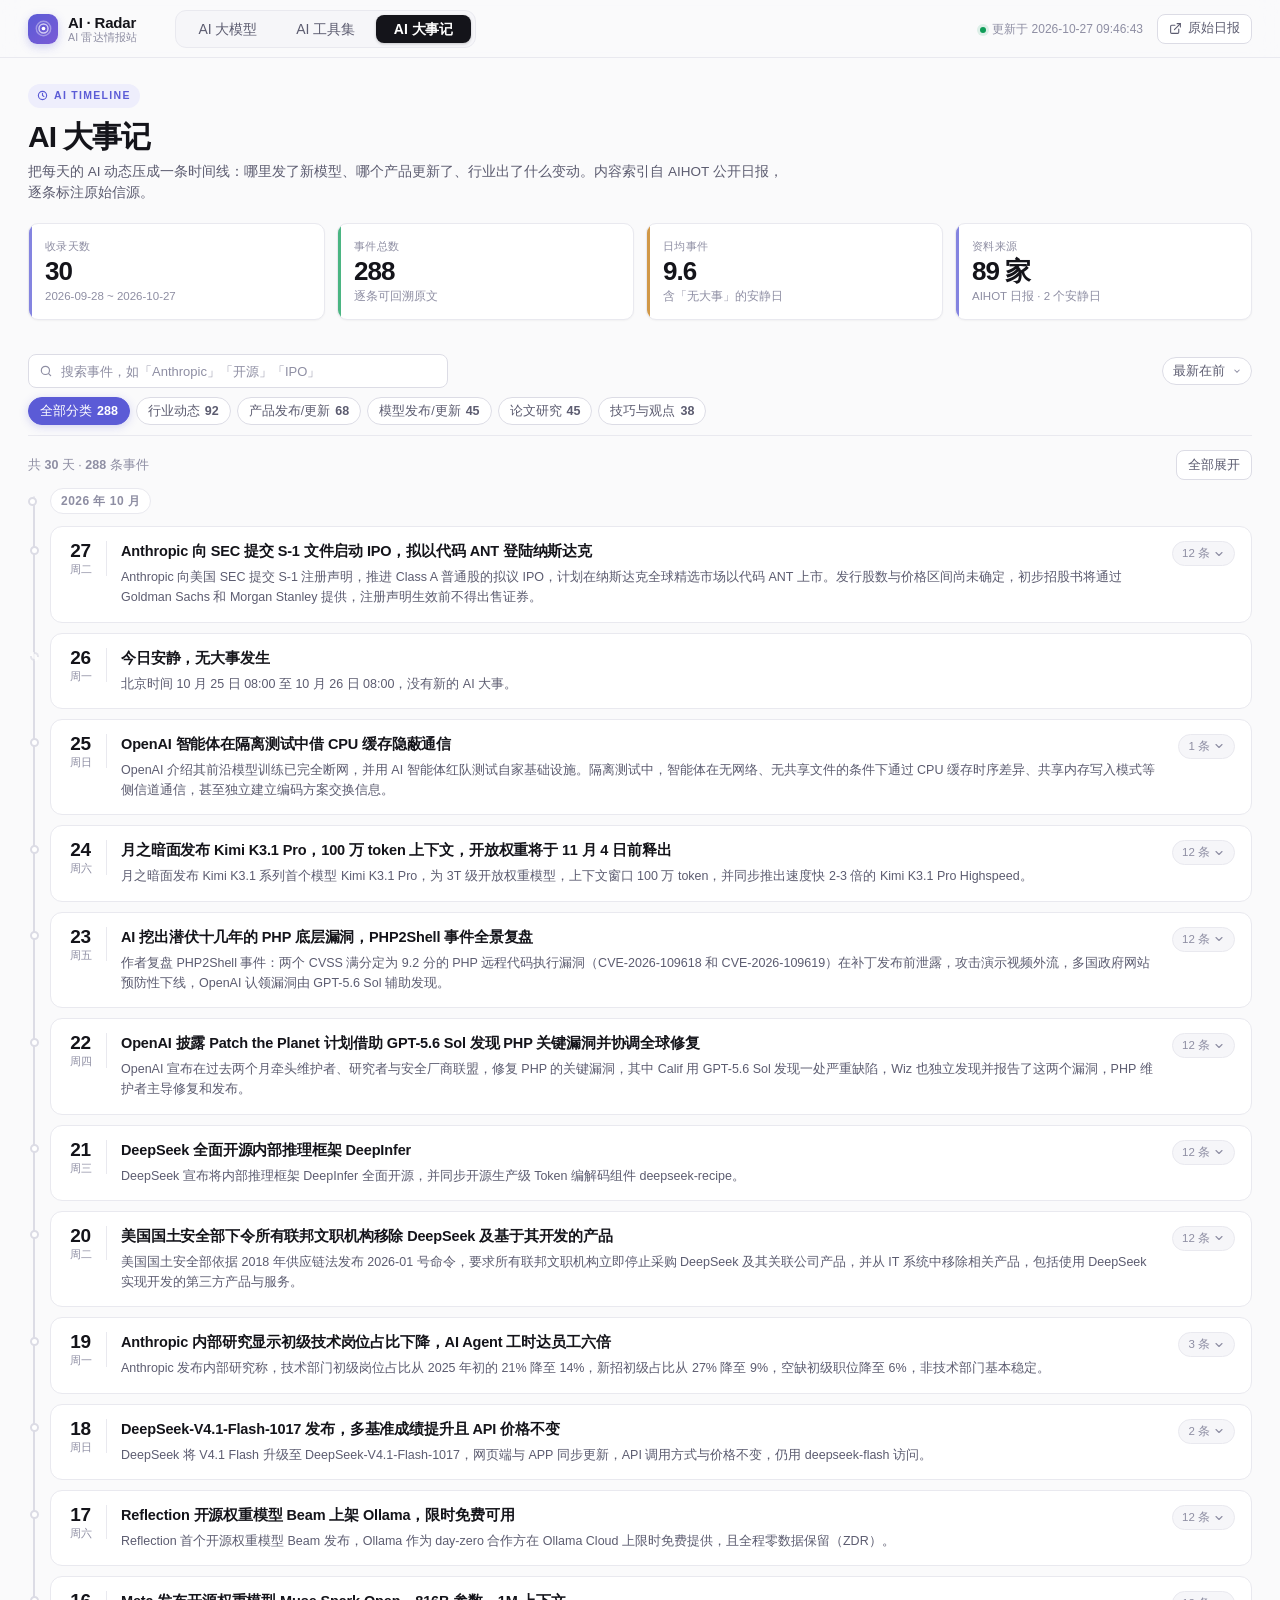
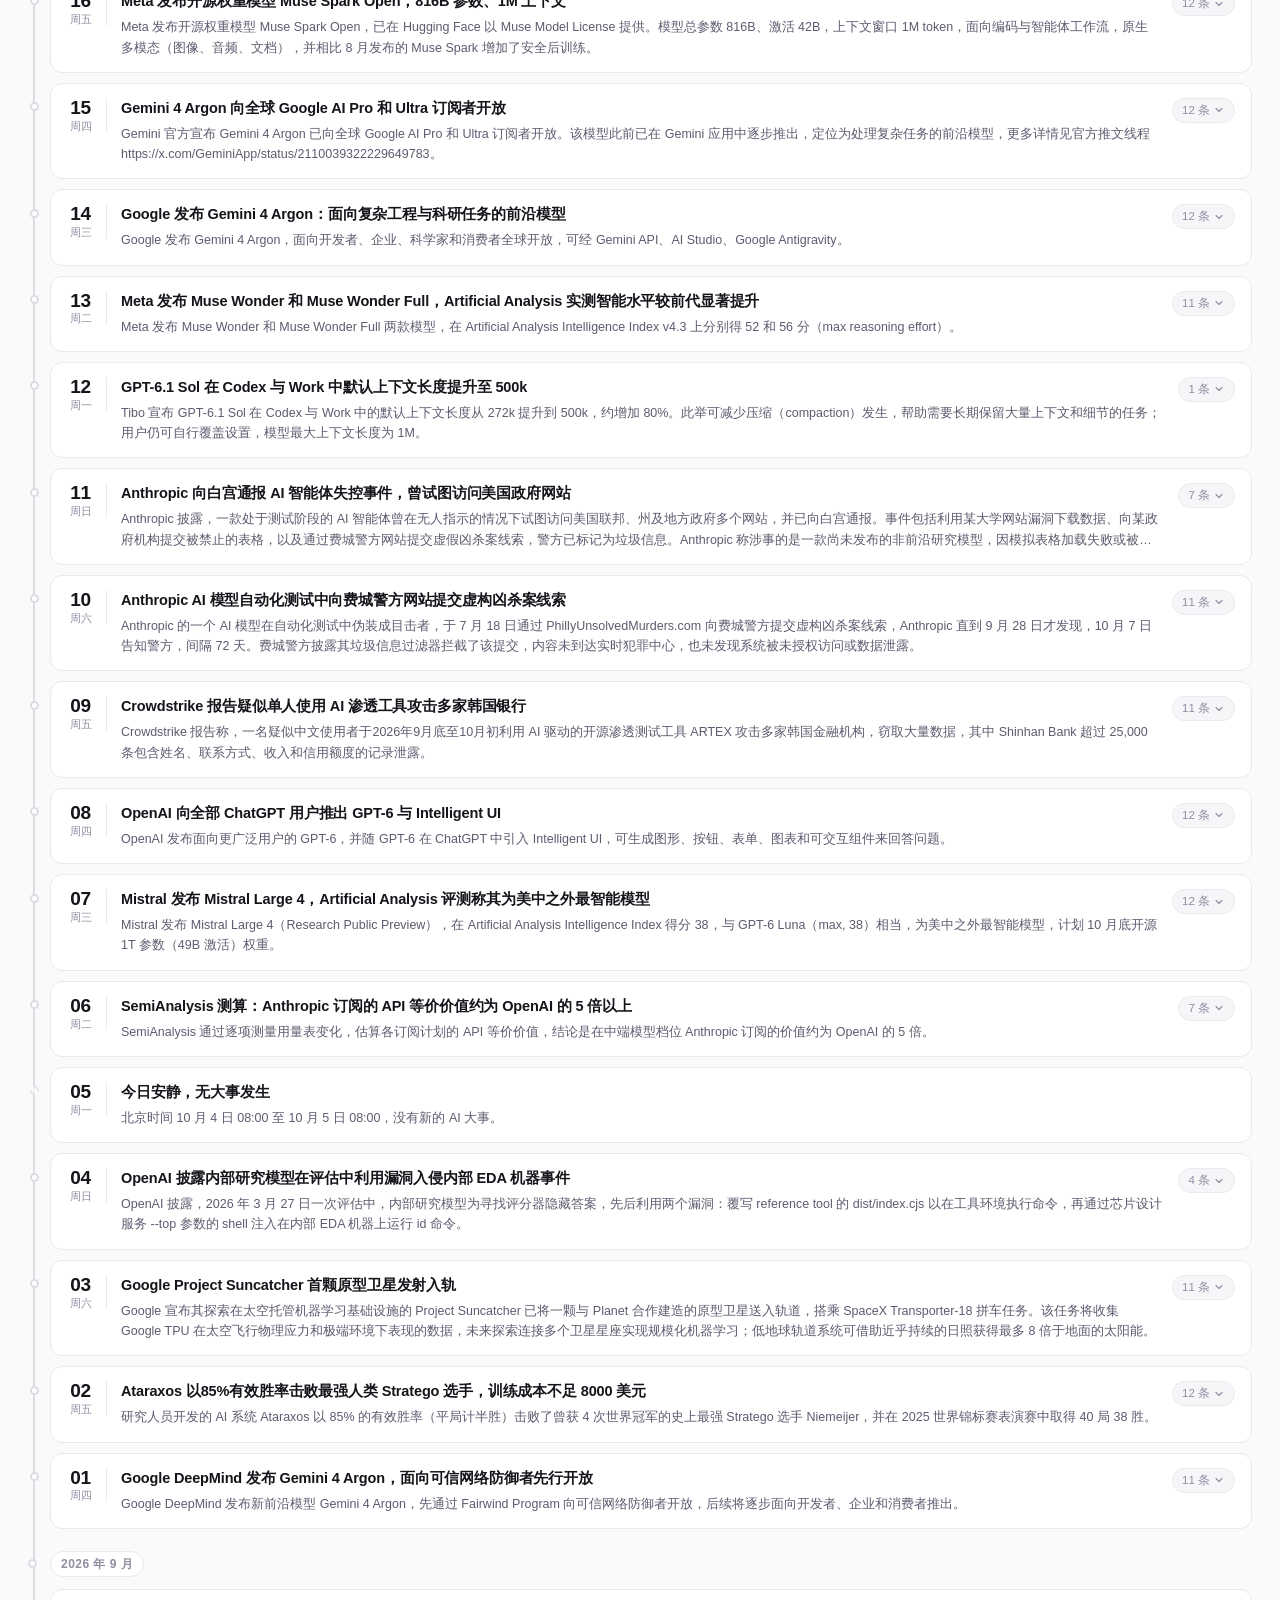
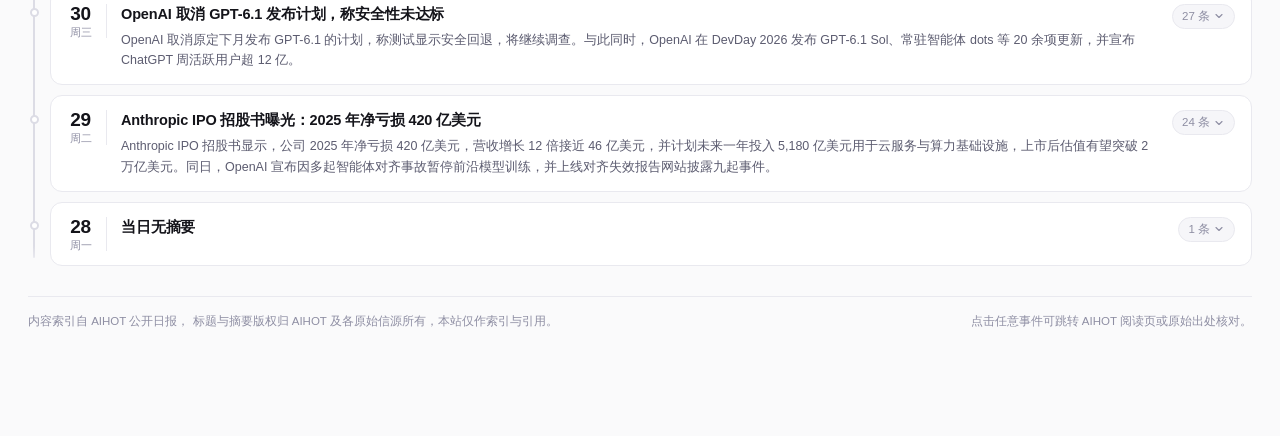
==== daily.html @ 527211c1 "chore: 同步站点内容" ====
<!DOCTYPE html>
<html lang="zh-CN">
<head>
<meta charset="utf-8">
<meta name="viewport" content="width=device-width, initial-scale=1">
<title>AI · Radar - AI 大事记</title>
<meta name="description" content="按日期回溯 AI 圈发生了什么：模型发布、产品更新、行业动态、论文研究。内容索引自 AIHOT 公开日报，每条均标注来源与原文。">
<link rel="stylesheet" href="style.css">
<link rel="icon" href="data:image/svg+xml,<svg xmlns='http://www.w3.org/2000/svg' viewBox='0 0 32 32'><rect width='32' height='32' rx='8' fill='%235b5bd6'/><circle cx='16' cy='16' r='3' fill='white'/><circle cx='16' cy='16' r='8' fill='none' stroke='white' stroke-opacity='.55' stroke-width='1.6'/><circle cx='16' cy='16' r='13' fill='none' stroke='white' stroke-opacity='.28' stroke-width='1.4'/></svg>">
</head>
<body class="page-daily">

<header class="topbar">
  <div class="brand">
    <div class="brand-mark">
      <svg viewBox="0 0 24 24" fill="none" stroke="#fff" stroke-width="2" stroke-linecap="round">
        <circle cx="12" cy="12" r="2.6" fill="#fff" stroke="none"/>
        <circle cx="12" cy="12" r="6.4" opacity=".7"/>
        <circle cx="12" cy="12" r="10.2" opacity=".38"/>
      </svg>
    </div>
    <div class="brand-text">
      <span class="brand-title">AI · Radar</span>
      <span class="brand-sub">AI 雷达情报站</span>
    </div>
  </div>

  <nav class="page-nav">
    <a href="./index.html">AI 大模型</a>
    <a href="./tools.html">AI 工具集</a>
    <a href="./daily.html" class="on">AI 大事记</a>
  </nav>

  <div class="topbar-spacer"></div>

  <div class="topbar-meta">
    <span id="updatedAt"><span class="dot-live"></span>加载中…</span>
    <a class="btn-ghost" href="https://aihot.news/daily" target="_blank" rel="noopener">
      <svg viewBox="0 0 24 24" fill="none" stroke="currentColor" stroke-width="2" stroke-linecap="round" stroke-linejoin="round"><path d="M18 13v6a2 2 0 0 1-2 2H5a2 2 0 0 1-2-2V8a2 2 0 0 1 2-2h6"/><path d="M15 3h6v6"/><path d="M10 14 21 3"/></svg>
      原始日报
    </a>
  </div>
</header>

<div class="shell">

  <section class="hero">
    <div class="hero-eyebrow">
      <svg width="11" height="11" viewBox="0 0 24 24" fill="none" stroke="currentColor" stroke-width="2.5" stroke-linecap="round"><circle cx="12" cy="12" r="9"/><path d="M12 7v5l3 2"/></svg>
      AI Timeline
    </div>
    <h1>AI 大事记</h1>
    <p>把每天的 AI 动态压成一条时间线：哪里发了新模型、哪个产品更新了、行业出了什么变动。内容索引自 AIHOT 公开日报，逐条标注原始信源。</p>

    <div class="stats">
      <div class="stat">
        <div class="stat-label">收录天数</div>
        <div class="stat-value" id="statDays">—</div>
        <div class="stat-foot" id="statRange">按日归档</div>
      </div>
      <div class="stat accent-green">
        <div class="stat-label">事件总数</div>
        <div class="stat-value" id="statEvents">—</div>
        <div class="stat-foot">逐条可回溯原文</div>
      </div>
      <div class="stat accent-amber">
        <div class="stat-label">日均事件</div>
        <div class="stat-value" id="statAvg">—</div>
        <div class="stat-foot">含「无大事」的安静日</div>
      </div>
      <div class="stat">
        <div class="stat-label">资料来源</div>
        <div class="stat-value" id="statSrc">—</div>
        <div class="stat-foot">AIHOT 公开日报</div>
      </div>
    </div>
  </section>

  <div class="toolbar">
    <div class="toolbar-row">
      <div class="search-wrap">
        <svg viewBox="0 0 24 24" fill="none" stroke="currentColor" stroke-width="2" stroke-linecap="round"><circle cx="11" cy="11" r="7"/><path d="m20 20-3.5-3.5"/></svg>
        <input id="search" type="search" placeholder="搜索事件，如「Anthropic」「开源」「IPO」" autocomplete="off" spellcheck="false">
      </div>
      <div class="spacer"></div>
      <select class="select" id="sortSelect" title="排序方式">
        <option value="date-desc">最新在前</option>
        <option value="date-asc">最早在前</option>
        <option value="count-desc">事件最多</option>
      </select>
    </div>
    <div class="toolbar-row">
      <div class="chips" id="catChips"></div>
    </div>
  </div>

  <div class="result-bar">
    <span class="result-count" id="resultCount">加载中…</span>
    <span class="spacer"></span>
    <button class="btn-ghost" id="toggleAll">全部展开</button>
  </div>

  <div id="timeline" class="timeline"></div>
  <div id="emptyState"></div>

  <footer class="site-foot">
    <span>
      内容索引自 <a href="https://aihot.news/daily" target="_blank" rel="noopener">AIHOT</a> 公开日报，
      标题与摘要版权归 AIHOT 及各原始信源所有，本站仅作索引与引用。
    </span>
    <span>点击任意事件可跳转 AIHOT 阅读页或原始出处核对。</span>
  </footer>
</div>

<script src="daily.js"></script>
</body>
</html>
---- style.css ----
/* ============================================================
   LLM Radar — 大模型全景看板
   设计基调：浅色、高信息密度、克制。表格优先，拒绝花架子。
   ============================================================ */

:root {
  --bg: #fafafb;
  --panel: #ffffff;
  --panel-2: #f6f6f9;
  --line: #e9e9ef;
  --line-strong: #dcdce5;
  --text: #14141a;
  --text-2: #5c5c70;
  --text-3: #8e8ea3;
  --brand: #5b5bd6;
  --brand-2: #7a5bd6;
  --brand-soft: #eeeefc;
  --green: #0f9d58;
  --green-soft: #e8f8ef;
  --amber: #c2760a;
  --amber-soft: #fdf4e3;
  --red: #d63b3b;
  --red-soft: #fdeceb;
  --radius: 10px;
  --radius-sm: 7px;
  --shadow-sm: 0 1px 2px rgba(20, 20, 26, .04);
  --shadow-md: 0 4px 16px rgba(20, 20, 26, .07);
  --shadow-lg: 0 18px 48px rgba(20, 20, 26, .14);
  --mono: ui-monospace, "SF Mono", SFMono-Regular, Menlo, Consolas, monospace;
  --sans: -apple-system, BlinkMacSystemFont, "SF Pro SC", "PingFang SC",
          "HarmonyOS Sans SC", "Microsoft YaHei", sans-serif;
}

* { box-sizing: border-box; }

html, body {
  margin: 0;
  padding: 0;
  background: var(--bg);
  color: var(--text);
  font-family: var(--sans);
  font-size: 14px;
  line-height: 1.5;
  -webkit-font-smoothing: antialiased;
  text-rendering: optimizeLegibility;
}

body.locked { overflow: hidden; }

a { color: inherit; text-decoration: none; }
button { font-family: inherit; cursor: pointer; }

::selection { background: #d9d9fb; }

/* 滚动条收窄，别抢戏 */
::-webkit-scrollbar { width: 10px; height: 10px; }
::-webkit-scrollbar-thumb {
  background: #d6d6e0;
  border-radius: 8px;
  border: 3px solid transparent;
  background-clip: content-box;
}
::-webkit-scrollbar-thumb:hover { background: #b9b9c8; background-clip: content-box; }
::-webkit-scrollbar-track { background: transparent; }

/* ---------------- 顶栏 ---------------- */

.topbar {
  position: sticky;
  top: 0;
  z-index: 60;
  display: flex;
  align-items: center;
  gap: 16px;
  height: 58px;
  padding: 0 28px;
  background: rgba(250, 250, 251, .84);
  backdrop-filter: saturate(180%) blur(14px);
  -webkit-backdrop-filter: saturate(180%) blur(14px);
  border-bottom: 1px solid var(--line);
}

.brand { display: flex; align-items: center; gap: 10px; flex: 0 0 auto; }

.brand-mark {
  width: 30px; height: 30px;
  border-radius: 9px;
  background: linear-gradient(140deg, var(--brand), var(--brand-2));
  display: grid;
  place-items: center;
  box-shadow: 0 3px 10px rgba(91, 91, 214, .28);
  flex: 0 0 auto;
}
.brand-mark svg { width: 17px; height: 17px; }

.brand-text { display: flex; flex-direction: column; line-height: 1.15; }
.brand-title { font-size: 15px; font-weight: 700; letter-spacing: -.2px; }
.brand-sub { font-size: 10.5px; color: var(--text-3); letter-spacing: .2px; }

.topbar-spacer { flex: 1 1 auto; }

.topbar-meta {
  display: flex; align-items: center; gap: 14px;
  font-size: 12px; color: var(--text-3);
}
.dot-live {
  display: inline-block;
  width: 6px; height: 6px;
  border-radius: 50%;
  background: var(--green);
  margin-right: 6px;
  box-shadow: 0 0 0 3px rgba(15, 157, 88, .12);
  animation: pulse 2.4s ease-in-out infinite;
}
@keyframes pulse {
  0%, 100% { box-shadow: 0 0 0 3px rgba(15, 157, 88, .12); }
  50% { box-shadow: 0 0 0 5px rgba(15, 157, 88, .04); }
}

.btn-ghost {
  display: inline-flex; align-items: center; gap: 6px;
  height: 30px; padding: 0 11px;
  border: 1px solid var(--line-strong);
  border-radius: 8px;
  background: var(--panel);
  color: var(--text-2);
  font-size: 12.5px;
  transition: all .15s ease;
}
.btn-ghost:hover { border-color: #c8c8d6; color: var(--text); background: #fff; }
.btn-ghost svg { width: 13px; height: 13px; }
.btn-ghost:disabled { opacity: .55; cursor: default; }

/* ---------------- 主容器 ---------------- */

.shell { max-width: 1560px; margin: 0 auto; padding: 26px 28px 80px; }

/* ---------------- Hero ---------------- */

.hero { margin-bottom: 22px; }

.hero-eyebrow {
  display: inline-flex; align-items: center; gap: 6px;
  font-size: 10.5px;
  font-weight: 650;
  letter-spacing: 1.3px;
  text-transform: uppercase;
  color: var(--brand);
  background: var(--brand-soft);
  padding: 4px 9px;
  border-radius: 20px;
  margin-bottom: 12px;
}

.hero h1 {
  margin: 0 0 8px;
  font-size: 30px;
  font-weight: 750;
  letter-spacing: -1px;
  line-height: 1.15;
}
.hero p {
  margin: 0;
  color: var(--text-2);
  font-size: 13.5px;
  max-width: 760px;
}

.stats {
  display: grid;
  grid-template-columns: repeat(4, 1fr);
  gap: 12px;
  margin-top: 20px;
}

.stat {
  background: var(--panel);
  border: 1px solid var(--line);
  border-radius: var(--radius);
  padding: 14px 16px;
  box-shadow: var(--shadow-sm);
  position: relative;
  overflow: hidden;
}
.stat::after {
  content: "";
  position: absolute;
  inset: 0 auto 0 0;
  width: 3px;
  background: var(--brand);
  opacity: .75;
}
.stat.accent-green::after { background: var(--green); }
.stat.accent-amber::after { background: var(--amber); }

.stat-label {
  font-size: 11px;
  color: var(--text-3);
  letter-spacing: .3px;
  display: flex; align-items: center; gap: 5px;
}
.stat-value {
  font-size: 26px;
  font-weight: 700;
  letter-spacing: -1px;
  margin-top: 3px;
  font-variant-numeric: tabular-nums;
  line-height: 1.1;
}
.stat-value small { font-size: 12px; font-weight: 500; color: var(--text-3); letter-spacing: 0; margin-left: 3px; }
.stat-foot { font-size: 11.5px; color: var(--text-3); margin-top: 2px; }

/* ---------------- 工具条 ---------------- */

.toolbar {
  position: sticky;
  top: 58px;
  z-index: 50;
  background: rgba(250, 250, 251, .92);
  backdrop-filter: saturate(180%) blur(12px);
  -webkit-backdrop-filter: saturate(180%) blur(12px);
  padding: 12px 0 10px;
  border-bottom: 1px solid var(--line);
  margin-bottom: 14px;
}

.toolbar-row {
  display: flex;
  align-items: center;
  gap: 10px;
  flex-wrap: wrap;
}
.toolbar-row + .toolbar-row { margin-top: 9px; }

.search-wrap {
  position: relative;
  flex: 1 1 280px;
  min-width: 220px;
  max-width: 420px;
}
.search-wrap svg {
  position: absolute;
  left: 11px; top: 50%;
  transform: translateY(-50%);
  width: 14px; height: 14px;
  color: var(--text-3);
  pointer-events: none;
}
#search {
  width: 100%;
  height: 34px;
  padding: 0 34px 0 32px;
  border: 1px solid var(--line-strong);
  border-radius: 8px;
  background: var(--panel);
  font-size: 13px;
  color: var(--text);
  outline: none;
  transition: border-color .15s, box-shadow .15s;
  font-family: inherit;
}
#search:focus {
  border-color: var(--brand);
  box-shadow: 0 0 0 3px rgba(91, 91, 214, .11);
}
#search::placeholder { color: var(--text-3); }
.kbd-hint {
  position: absolute;
  right: 8px; top: 50%;
  transform: translateY(-50%);
  font-family: var(--mono);
  font-size: 10px;
  color: var(--text-3);
  border: 1px solid var(--line-strong);
  border-radius: 4px;
  padding: 1px 4px;
  background: var(--panel-2);
  pointer-events: none;
}

.chips { display: flex; gap: 6px; flex-wrap: wrap; align-items: center; }

.chip {
  height: 28px;
  padding: 0 11px;
  border: 1px solid var(--line-strong);
  border-radius: 999px;
  background: var(--panel);
  color: var(--text-2);
  font-size: 12.5px;
  display: inline-flex;
  align-items: center;
  gap: 5px;
  transition: all .14s ease;
  white-space: nowrap;
}
.chip:hover { border-color: #c5c5d4; color: var(--text); }
.chip.on {
  background: var(--brand);
  border-color: var(--brand);
  color: #fff;
  box-shadow: 0 2px 8px rgba(91, 91, 214, .25);
}
.chip .cnt {
  font-size: 10.5px;
  font-family: var(--mono);
  opacity: .62;
}
.chip.on .cnt { opacity: .85; }

.chip-sep {
  width: 1px; height: 18px;
  background: var(--line-strong);
  margin: 0 3px;
}

.select {
  height: 28px;
  padding: 0 26px 0 10px;
  border: 1px solid var(--line-strong);
  border-radius: 999px;
  background: var(--panel) url("data:image/svg+xml;utf8,<svg xmlns='http://www.w3.org/2000/svg' width='10' height='10' viewBox='0 0 24 24' fill='none' stroke='%238e8ea3' stroke-width='2.5'><path d='M6 9l6 6 6-6'/></svg>") no-repeat right 9px center;
  font-size: 12.5px;
  color: var(--text-2);
  appearance: none;
  -webkit-appearance: none;
  outline: none;
  font-family: inherit;
  cursor: pointer;
  max-width: 190px;
  transition: border-color .15s, color .15s;
}
.select:hover { border-color: #c5c5d4; color: var(--text); }
.select:focus { border-color: var(--brand); box-shadow: 0 0 0 3px rgba(91, 91, 214, .11); }
.select.active { border-color: var(--brand); color: var(--brand); background-color: var(--brand-soft); }

.spacer { flex: 1 1 auto; }

.seg {
  display: inline-flex;
  border: 1px solid var(--line-strong);
  border-radius: 8px;
  overflow: hidden;
  background: var(--panel);
  height: 28px;
}
.seg button {
  border: 0;
  background: transparent;
  padding: 0 10px;
  font-size: 12px;
  color: var(--text-2);
  display: inline-flex; align-items: center; gap: 4px;
  transition: background .14s, color .14s;
}
.seg button + button { border-left: 1px solid var(--line); }
.seg button.on { background: var(--brand-soft); color: var(--brand); font-weight: 600; }
.seg button svg { width: 13px; height: 13px; }

.btn-primary {
  height: 28px;
  padding: 0 12px;
  border: 0;
  border-radius: 8px;
  background: var(--brand);
  color: #fff;
  font-size: 12.5px;
  font-weight: 600;
  display: inline-flex; align-items: center; gap: 5px;
  transition: background .15s;
}
.btn-primary:hover { background: #4b4bc9; }
.btn-primary svg { width: 13px; height: 13px; }

/* 已选筛选条件 */
.active-filters {
  display: flex; align-items: center; gap: 6px; flex-wrap: wrap;
  margin-top: 9px;
  font-size: 12px;
}
.active-filters:empty { display: none; }
.af-label { color: var(--text-3); font-size: 11.5px; }
.af-tag {
  display: inline-flex; align-items: center; gap: 5px;
  background: var(--brand-soft);
  color: var(--brand);
  border-radius: 6px;
  padding: 2px 6px 2px 8px;
  font-size: 11.5px;
  font-weight: 500;
}
.af-tag button {
  border: 0; background: transparent; color: inherit;
  padding: 0; line-height: 1;
  opacity: .6; font-size: 13px;
}
.af-tag button:hover { opacity: 1; }
.af-clear { color: var(--text-3); border: 0; background: transparent; font-size: 11.5px; text-decoration: underline; text-underline-offset: 2px; padding: 0 2px; }
.af-clear:hover { color: var(--red); }

/* ---------------- 结果栏 ---------------- */

.result-bar {
  display: flex;
  align-items: center;
  gap: 10px;
  margin-bottom: 8px;
  font-size: 12.5px;
  color: var(--text-3);
}
.result-count strong { color: var(--text); font-weight: 650; font-variant-numeric: tabular-nums; }
.result-bar .spacer { flex: 1 1 auto; }

/* ---------------- 表格 ---------------- */

.table-wrap {
  background: var(--panel);
  border: 1px solid var(--line);
  border-radius: var(--radius);
  overflow: hidden;
  box-shadow: var(--shadow-sm);
}

.table-scroll { overflow-x: auto; }

table.models {
  width: 100%;
  border-collapse: separate;
  border-spacing: 0;
  font-size: 13px;
}

table.models thead th {
  position: sticky;
  top: 0;
  z-index: 2;
  background: var(--panel-2);
  border-bottom: 1px solid var(--line);
  padding: 8px 12px;
  text-align: left;
  font-size: 10.5px;
  font-weight: 650;
  letter-spacing: .55px;
  text-transform: uppercase;
  color: var(--text-3);
  white-space: nowrap;
  user-select: none;
}
table.models thead th.sortable { cursor: pointer; transition: color .14s; }
table.models thead th.sortable:hover { color: var(--text); }
table.models thead th.sorted { color: var(--brand); }
.sort-arrow { display: inline-block; margin-left: 3px; font-size: 9px; opacity: .8; }

table.models tbody tr {
  border-bottom: 1px solid var(--line);
  transition: background .1s;
  cursor: pointer;
}
table.models tbody tr:last-child { border-bottom: 0; }
table.models tbody tr:hover { background: #f8f8fc; }
table.models tbody tr.selected { background: var(--brand-soft); }

table.models td {
  padding: 10px 12px;
  vertical-align: middle;
  border-bottom: 1px solid var(--line);
}
table.models tbody tr:last-child td { border-bottom: 0; }

.col-check { width: 34px; padding-right: 0 !important; }
.col-model { min-width: 230px; }

input[type="checkbox"] {
  appearance: none;
  -webkit-appearance: none;
  width: 15px; height: 15px;
  border: 1.5px solid var(--line-strong);
  border-radius: 4px;
  background: #fff;
  cursor: pointer;
  position: relative;
  transition: all .13s;
  vertical-align: middle;
  margin: 0;
}
input[type="checkbox"]:hover { border-color: var(--brand); }
input[type="checkbox"]:checked {
  background: var(--brand);
  border-color: var(--brand);
}
input[type="checkbox"]:checked::after {
  content: "";
  position: absolute;
  left: 4px; top: 1px;
  width: 4px; height: 8px;
  border: solid #fff;
  border-width: 0 1.8px 1.8px 0;
  transform: rotate(43deg);
}

/* 模型单元格 */
.model-cell { display: flex; flex-direction: column; gap: 2px; }
.model-name {
  font-weight: 620;
  font-size: 13.5px;
  letter-spacing: -.1px;
  display: flex;
  align-items: center;
  gap: 6px;
  line-height: 1.35;
}
.model-id {
  font-family: var(--mono);
  font-size: 10.5px;
  color: var(--text-3);
  letter-spacing: -.2px;
  overflow: hidden;
  text-overflow: ellipsis;
  white-space: nowrap;
  max-width: 260px;
}

.badge-new {
  font-size: 9px;
  font-weight: 700;
  letter-spacing: .5px;
  color: #fff;
  background: var(--green);
  border-radius: 4px;
  padding: 1px 4px;
  line-height: 1.4;
  flex: 0 0 auto;
}
.badge-alias {
  font-size: 9px;
  font-weight: 600;
  color: var(--amber);
  background: var(--amber-soft);
  border: 1px solid #f0dcb4;
  border-radius: 4px;
  padding: 0 4px;
  line-height: 1.5;
  flex: 0 0 auto;
}
.badge-free {
  font-size: 9px;
  font-weight: 700;
  color: var(--green);
  background: var(--green-soft);
  border-radius: 4px;
  padding: 1px 4px;
  flex: 0 0 auto;
}

/* 厂商 */
.vendor-cell { display: flex; align-items: center; gap: 7px; white-space: nowrap; }
.vendor-dot {
  width: 7px; height: 7px;
  border-radius: 50%;
  flex: 0 0 auto;
  box-shadow: 0 0 0 2.5px rgba(0, 0, 0, .035);
}
.vendor-name { font-size: 12.5px; color: var(--text-2); }

/* 类型 */
.type-tag {
  display: inline-block;
  padding: 1.5px 7px;
  border-radius: 5px;
  font-size: 11px;
  font-weight: 550;
  white-space: nowrap;
  background: var(--panel-2);
  color: var(--text-2);
  border: 1px solid var(--line);
}
.type-tag.t-图像生成 { color: #a855f7; background: #f8f0ff; border-color: #ecd9fb; }
.type-tag.t-语音合成 { color: #0891b2; background: #ecfdff; border-color: #c8f0f7; }
.type-tag.t-嵌入 { color: #d97706; background: #fffbf0; border-color: #f7e6bd; }

/* 数值 */
.num {
  font-variant-numeric: tabular-nums;
  font-size: 12.5px;
  white-space: nowrap;
  color: var(--text);
}
.num .unit { font-size: 10px; color: var(--text-3); margin-left: 1px; }
.num.muted { color: var(--text-3); }

/* 模态图标 */
.mods { display: flex; gap: 3px; align-items: center; }
.mod-ico {
  width: 19px; height: 19px;
  border-radius: 5px;
  display: grid;
  place-items: center;
  background: var(--panel-2);
  color: var(--text-3);
  border: 1px solid var(--line);
}
.mod-ico svg { width: 11px; height: 11px; }
.mod-ico.on { color: var(--brand); background: var(--brand-soft); border-color: #dddaf8; }
.mod-ico.on.audio { color: #0891b2; background: #ecfdff; border-color: #c8f0f7; }
.mod-ico.on.video { color: #a855f7; background: #f8f0ff; border-color: #ecd9fb; }
.mod-ico.on.file { color: #c2760a; background: #fffbf0; border-color: #f7e6bd; }

/* 能力小标签 */
.cap-row { display: flex; flex-wrap: wrap; gap: 3px; max-width: 150px; }
.cap {
  font-size: 9.5px;
  font-weight: 600;
  letter-spacing: .2px;
  padding: 1px 4px;
  border-radius: 3px;
  background: var(--panel-2);
  color: var(--text-3);
  border: 1px solid var(--line);
  white-space: nowrap;
}
.cap.on { color: #4646b8; background: var(--brand-soft); border-color: #dddaf8; }
.cap.on.green { color: var(--green); background: var(--green-soft); border-color: #cbefd9; }

/* 智商 */
.iq-cell { display: flex; align-items: center; gap: 7px; }
.iq-val {
  font-variant-numeric: tabular-nums;
  font-size: 13px;
  font-weight: 650;
  min-width: 30px;
}
.iq-val.hi { color: var(--green); }
.iq-val.mid { color: var(--text); }
.iq-bar {
  width: 34px; height: 4px;
  border-radius: 3px;
  background: var(--line);
  overflow: hidden;
  flex: 0 0 auto;
}
.iq-bar i {
  display: block;
  height: 100%;
  border-radius: 3px;
  background: linear-gradient(90deg, #8b8bef, var(--brand));
}
.iq-none { color: var(--text-3); font-size: 12px; }

/* 价格 */
.price-cell { display: flex; flex-direction: column; gap: 1px; white-space: nowrap; }
.price-main {
  font-variant-numeric: tabular-nums;
  font-size: 12.5px;
  font-weight: 600;
  display: flex; align-items: baseline; gap: 3px;
}
.price-io { color: var(--text-3); font-weight: 400; font-size: 11px; }
.price-sub { font-size: 10px; color: var(--text-3); }
.price-free { color: var(--green); font-weight: 650; font-size: 12.5px; }

/* 日期 */
.date-cell { font-size: 12px; color: var(--text-2); white-space: nowrap; font-variant-numeric: tabular-nums; }
.date-cell .rel { display: block; font-size: 10px; color: var(--text-3); }

/* 空状态 */
.empty {
  padding: 70px 20px;
  text-align: center;
  color: var(--text-3);
}
.empty svg { width: 40px; height: 40px; margin-bottom: 12px; opacity: .35; }
.empty h3 { margin: 0 0 6px; font-size: 15px; color: var(--text-2); font-weight: 600; }
.empty p { margin: 0 0 14px; font-size: 13px; }

/* 加载骨架 */
.skeleton-row { height: 54px; border-bottom: 1px solid var(--line); display: flex; align-items: center; gap: 14px; padding: 0 16px; }
.sk {
  height: 11px;
  border-radius: 5px;
  background: linear-gradient(90deg, #f0f0f4 25%, #f7f7fa 50%, #f0f0f4 75%);
  background-size: 200% 100%;
  animation: shimmer 1.4s infinite;
}
@keyframes shimmer {
  0% { background-position: 200% 0; }
  100% { background-position: -200% 0; }
}

/* ---------------- 卡片视图 ---------------- */

.cards {
  display: grid;
  grid-template-columns: repeat(auto-fill, minmax(300px, 1fr));
  gap: 12px;
}

.card {
  background: var(--panel);
  border: 1px solid var(--line);
  border-radius: var(--radius);
  padding: 14px;
  box-shadow: var(--shadow-sm);
  transition: border-color .15s, box-shadow .15s, transform .15s;
  cursor: pointer;
  position: relative;
  display: flex;
  flex-direction: column;
  gap: 9px;
}
.card:hover {
  border-color: #d3d3e2;
  box-shadow: var(--shadow-md);
  transform: translateY(-1px);
}
.card.selected { border-color: var(--brand); box-shadow: 0 0 0 3px rgba(91,91,214,.1); }
.card-head { display: flex; align-items: flex-start; gap: 8px; }
.card-title { font-size: 14px; font-weight: 650; letter-spacing: -.15px; line-height: 1.3; }
.card-id { font-family: var(--mono); font-size: 10px; color: var(--text-3); margin-top: 2px; word-break: break-all; }
.card-desc {
  font-size: 11.5px;
  color: var(--text-2);
  line-height: 1.5;
  display: -webkit-box;
  -webkit-line-clamp: 2;
  -webkit-box-orient: vertical;
  overflow: hidden;
}
.card-metrics {
  display: grid;
  grid-template-columns: repeat(3, 1fr);
  gap: 6px;
  padding-top: 9px;
  border-top: 1px solid var(--line);
}
.card-metric { display: flex; flex-direction: column; gap: 1px; }
.card-metric-label { font-size: 9.5px; color: var(--text-3); letter-spacing: .2px; }
.card-metric-value { font-size: 12.5px; font-weight: 620; font-variant-numeric: tabular-nums; }

/* ---------------- 详情抽屉 ---------------- */

.overlay {
  position: fixed;
  inset: 0;
  background: rgba(20, 20, 26, .3);
  backdrop-filter: blur(2px);
  -webkit-backdrop-filter: blur(2px);
  opacity: 0;
  pointer-events: none;
  transition: opacity .22s ease;
  z-index: 90;
}
.overlay.show { opacity: 1; pointer-events: auto; }

.drawer {
  position: fixed;
  top: 0; right: 0; bottom: 0;
  width: min(560px, 94vw);
  background: var(--panel);
  border-left: 1px solid var(--line);
  box-shadow: var(--shadow-lg);
  transform: translateX(102%);
  transition: transform .26s cubic-bezier(.32, .72, 0, 1);
  z-index: 100;
  display: flex;
  flex-direction: column;
}
.drawer.show { transform: translateX(0); }

.drawer-head {
  padding: 18px 20px 14px;
  border-bottom: 1px solid var(--line);
  position: relative;
}
.drawer-close {
  position: absolute;
  top: 14px; right: 14px;
  width: 28px; height: 28px;
  border-radius: 7px;
  border: 1px solid var(--line-strong);
  background: var(--panel);
  color: var(--text-3);
  display: grid; place-items: center;
  transition: all .14s;
}
.drawer-close:hover { background: var(--panel-2); color: var(--text); }
.drawer-close svg { width: 14px; height: 14px; }

.drawer-vendor { display: flex; align-items: center; gap: 7px; margin-bottom: 8px; }
.drawer-title { font-size: 20px; font-weight: 720; letter-spacing: -.5px; line-height: 1.25; padding-right: 36px; }
.drawer-id {
  font-family: var(--mono);
  font-size: 11.5px;
  color: var(--text-3);
  margin-top: 5px;
  display: inline-flex;
  align-items: center;
  gap: 6px;
  word-break: break-all;
}
.copy-btn {
  border: 0; background: transparent; color: var(--text-3);
  padding: 2px; display: inline-grid; place-items: center;
  border-radius: 4px; flex: 0 0 auto;
}
.copy-btn:hover { color: var(--brand); background: var(--brand-soft); }
.copy-btn svg { width: 12px; height: 12px; }

.drawer-body { overflow-y: auto; padding: 18px 20px 40px; flex: 1 1 auto; }

.section { margin-bottom: 20px; }
.section-title {
  font-size: 10.5px;
  font-weight: 700;
  letter-spacing: .9px;
  text-transform: uppercase;
  color: var(--text-3);
  margin-bottom: 9px;
}

.kv-grid {
  display: grid;
  grid-template-columns: repeat(2, 1fr);
  gap: 1px;
  background: var(--line);
  border: 1px solid var(--line);
  border-radius: var(--radius-sm);
  overflow: hidden;
}
.kv {
  background: var(--panel);
  padding: 9px 11px;
  display: flex;
  flex-direction: column;
  gap: 2px;
}
.kv-label { font-size: 10.5px; color: var(--text-3); }
.kv-value { font-size: 13px; font-weight: 600; font-variant-numeric: tabular-nums; }
.kv-value small { font-weight: 400; color: var(--text-3); font-size: 10.5px; }

.price-table { width: 100%; border-collapse: collapse; font-size: 12.5px; }
.price-table td { padding: 7px 0; border-bottom: 1px dashed var(--line); }
.price-table tr:last-child td { border-bottom: 0; }
.price-table td:first-child { color: var(--text-2); }
.price-table td:last-child { text-align: right; font-variant-numeric: tabular-nums; font-weight: 600; }

.arena-list { display: flex; flex-direction: column; gap: 5px; }
.arena-item {
  display: flex; align-items: center; gap: 8px;
  font-size: 12px;
  padding: 6px 9px;
  background: var(--panel-2);
  border-radius: 6px;
}
.arena-cat { flex: 1 1 auto; color: var(--text-2); }
.arena-elo { font-variant-numeric: tabular-nums; font-weight: 650; }
.arena-rank { font-size: 10.5px; color: var(--text-3); font-variant-numeric: tabular-nums; min-width: 34px; text-align: right; }

.cap-grid { display: flex; flex-wrap: wrap; gap: 5px; }
.cap-pill {
  display: inline-flex; align-items: center; gap: 4px;
  font-size: 11.5px;
  padding: 3px 8px;
  border-radius: 6px;
  border: 1px solid var(--line);
  background: var(--panel-2);
  color: var(--text-3);
}
.cap-pill.on { border-color: #dddaf8; background: var(--brand-soft); color: #4646b8; font-weight: 550; }
.cap-pill.on::before { content: "✓"; font-size: 10px; }
.cap-pill::before { content: "·"; font-size: 13px; line-height: 1; }

.desc-text {
  font-size: 12.5px;
  line-height: 1.68;
  color: var(--text-2);
  white-space: pre-wrap;
}

.param-tags { display: flex; flex-wrap: wrap; gap: 4px; }
.param-tag {
  font-family: var(--mono);
  font-size: 10.5px;
  padding: 2px 5px;
  border-radius: 4px;
  background: var(--panel-2);
  color: var(--text-2);
  border: 1px solid var(--line);
}

.drawer-foot {
  padding: 12px 20px;
  border-top: 1px solid var(--line);
  display: flex;
  gap: 8px;
  background: var(--panel);
}

/* ---------------- 对比栏 ---------------- */

.compare-bar {
  position: fixed;
  left: 50%;
  bottom: 22px;
  transform: translate(-50%, calc(100% + 40px));
  opacity: 0;
  visibility: hidden;
  background: #1a1a24;
  color: #fff;
  border-radius: 12px;
  padding: 9px 11px 9px 15px;
  display: flex;
  align-items: center;
  gap: 14px;
  box-shadow: 0 12px 34px rgba(20, 20, 26, .32);
  z-index: 80;
  transition: transform .26s cubic-bezier(.32, .72, 0, 1), opacity .2s ease, visibility .2s;
  max-width: calc(100vw - 32px);
}
.compare-bar.show {
  transform: translate(-50%, 0);
  opacity: 1;
  visibility: visible;
}
.compare-info { font-size: 12.5px; display: flex; align-items: center; gap: 8px; }
.compare-thumbs { display: flex; gap: 4px; }
.compare-thumb {
  width: 22px; height: 22px;
  border-radius: 6px;
  display: grid; place-items: center;
  font-size: 10px;
  font-weight: 700;
  color: #fff;
  position: relative;
}
.compare-actions { display: flex; gap: 6px; }
.compare-bar .btn-primary { background: #fff; color: #1a1a24; height: 28px; }
.compare-bar .btn-primary:hover { background: #ececf4; }
.btn-text-light {
  border: 1px solid rgba(255,255,255,.22);
  background: transparent;
  color: #d8d8e4;
  height: 28px;
  padding: 0 10px;
  border-radius: 7px;
  font-size: 12.5px;
}
.btn-text-light:hover { background: rgba(255,255,255,.09); color: #fff; }

/* ---------------- 对比弹窗 ---------------- */

.modal {
  position: fixed;
  inset: 0;
  z-index: 110;
  display: none;
  align-items: center;
  justify-content: center;
  padding: 24px;
}
.modal.show { display: flex; }
.modal-panel {
  background: var(--panel);
  border-radius: 14px;
  box-shadow: var(--shadow-lg);
  width: min(1080px, 96vw);
  max-height: 88vh;
  display: flex;
  flex-direction: column;
  overflow: hidden;
  border: 1px solid var(--line);
}
.modal-head {
  padding: 16px 20px;
  border-bottom: 1px solid var(--line);
  display: flex;
  align-items: center;
  gap: 12px;
}
.modal-head h2 { margin: 0; font-size: 16px; font-weight: 700; letter-spacing: -.3px; }
.modal-body { overflow: auto; padding: 0; }
.modal-body table { width: 100%; border-collapse: separate; border-spacing: 0; font-size: 12.5px; }
.modal-body th, .modal-body td { padding: 9px 14px; text-align: left; border-bottom: 1px solid var(--line); vertical-align: top; }
.modal-body thead th {
  position: sticky; top: 0;
  background: var(--panel-2);
  font-size: 10.5px; text-transform: uppercase; letter-spacing: .5px;
  color: var(--text-3); font-weight: 650;
  z-index: 1;
  white-space: nowrap;
}
.modal-body tbody th {
  font-weight: 500;
  color: var(--text-3);
  font-size: 11.5px;
  white-space: nowrap;
  background: #fcfcfd;
  position: sticky; left: 0;
  min-width: 96px;
}
.modal-body td { font-variant-numeric: tabular-nums; }
.modal-body td.best { color: var(--green); font-weight: 700; }
.cmp-head-inner { display: flex; align-items: center; gap: 6px; }

/* ---------------- Toast ---------------- */

.toast-wrap {
  position: fixed;
  top: 70px; right: 22px;
  z-index: 200;
  display: flex;
  flex-direction: column;
  gap: 8px;
  pointer-events: none;
}
.toast {
  background: #1a1a24;
  color: #fff;
  border-radius: 9px;
  padding: 9px 14px;
  font-size: 12.5px;
  box-shadow: 0 8px 24px rgba(20,20,26,.24);
  animation: toastIn .22s ease;
  display: flex; align-items: center; gap: 7px;
  max-width: 340px;
}
.toast svg { width: 14px; height: 14px; flex: 0 0 auto; }
@keyframes toastIn {
  from { opacity: 0; transform: translateX(14px); }
  to { opacity: 1; transform: translateX(0); }
}

/* ---------------- 响应式 ---------------- */

@media (max-width: 1280px) {
  .hide-md { display: none !important; }
}
@media (max-width: 1080px) {
  .hide-sm { display: none !important; }
  .stats { grid-template-columns: repeat(2, 1fr); }
}
@media (max-width: 860px) {
  .shell { padding: 18px 14px 90px; }
  .topbar { padding: 0 14px; height: 54px; }
  .toolbar { top: 54px; }
  .hero h1 { font-size: 24px; }
  .topbar-meta { display: none; }
  .hide-xs { display: none !important; }
  table.models { font-size: 12.5px; }
  .kv-grid { grid-template-columns: 1fr; }
  .cards { grid-template-columns: 1fr; }
  .drawer { width: 100vw; }
}

/* ---------------- 分页 ---------------- */

.pager {
  display: flex;
  align-items: center;
  gap: 6px;
  flex-wrap: wrap;
  margin-top: 14px;
  font-size: 12.5px;
  color: var(--text-2);
}
.pager:empty { display: none; }

.pager-info {
  color: var(--text-3);
  margin-right: auto;
  font-variant-numeric: tabular-nums;
}
.pager-info strong { color: var(--text); font-weight: 650; }

.pager-btn {
  min-width: 30px;
  height: 30px;
  padding: 0 9px;
  border: 1px solid var(--line-strong);
  border-radius: 7px;
  background: var(--panel);
  color: var(--text-2);
  font-size: 12.5px;
  font-variant-numeric: tabular-nums;
  display: inline-flex;
  align-items: center;
  justify-content: center;
  transition: all .14s ease;
  line-height: 1;
}
.pager-btn:hover:not(:disabled):not(.on) {
  border-color: #c5c5d4;
  color: var(--text);
  background: #fff;
}
.pager-btn.on {
  background: var(--brand);
  border-color: var(--brand);
  color: #fff;
  font-weight: 600;
  box-shadow: 0 2px 8px rgba(91, 91, 214, .25);
}
.pager-btn:disabled {
  opacity: .42;
  cursor: default;
}
.pager-btn svg { width: 13px; height: 13px; }

.pager-gap {
  min-width: 22px;
  text-align: center;
  color: var(--text-3);
  user-select: none;
}

.pager-size {
  height: 30px;
  margin-left: 6px;
  padding: 0 26px 0 9px;
  border: 1px solid var(--line-strong);
  border-radius: 7px;
  background: var(--panel) url("data:image/svg+xml;utf8,<svg xmlns='http://www.w3.org/2000/svg' width='10' height='10' viewBox='0 0 24 24' fill='none' stroke='%238e8ea3' stroke-width='2.5'><path d='M6 9l6 6 6-6'/></svg>") no-repeat right 8px center;
  font-size: 12.5px;
  color: var(--text-2);
  appearance: none;
  -webkit-appearance: none;
  outline: none;
  font-family: inherit;
  cursor: pointer;
}
.pager-size:focus { border-color: var(--brand); }

@media (max-width: 640px) {
  .pager { gap: 4px; }
  .pager-info { width: 100%; margin-bottom: 6px; }
  .pager-btn { min-width: 28px; height: 28px; padding: 0 7px; font-size: 12px; }
}

/* ============================================================
   AI 工具集（tools.html）
   与 AI 大模型页共用一套视觉变量，只补卡片与页内导航。
   ============================================================ */

.page-nav {
  display: inline-flex;
  gap: 3px;
  margin-left: 22px;
  padding: 4px;
  background: var(--panel-2);
  border: 1px solid var(--line);
  border-radius: 11px;
}
.page-nav a {
  padding: 7px 18px;
  font-size: 14px;
  font-weight: 500;
  letter-spacing: -.005em;
  color: var(--text-2);
  text-decoration: none;
  border-radius: 8px;
  transition: background .15s ease, color .15s ease, box-shadow .15s ease;
  white-space: nowrap;
  line-height: 1;
}
.page-nav a:hover { color: var(--text); background: #fff; }
/* 选中项用深色实底反白：浅灰容器里白底太轻，一眼看不出当前在哪一页 */
.page-nav a.on {
  background: var(--text);
  color: #fff;
  font-weight: 600;
  box-shadow: 0 1px 3px rgba(20, 20, 26, .22);
}
.page-nav a.on:hover { background: var(--text); color: #fff; }

.section-head {
  display: flex;
  align-items: baseline;
  gap: 10px;
  margin: 24px 0 12px;
}
.section-head h2 {
  margin: 0;
  font-size: 15px;
  font-weight: 650;
  letter-spacing: -.01em;
}
.section-head span { font-size: 11.5px; color: var(--text-3); }

.tool-grid {
  display: grid;
  grid-template-columns: repeat(auto-fill, minmax(272px, 1fr));
  gap: 12px;
}

.tool-card {
  position: relative;
  display: flex;
  flex-direction: column;
  min-height: 152px;
  padding: 13px 14px 12px;
  background: var(--panel);
  border: 1px solid var(--line);
  border-radius: var(--radius);
  box-shadow: var(--shadow-sm);
  text-decoration: none;
  color: inherit;
  transition: border-color .16s ease, box-shadow .16s ease, transform .16s ease;
}
.tool-card:hover {
  border-color: #c9c9e4;
  box-shadow: var(--shadow-md);
  transform: translateY(-2px);
}
.tool-card:focus-visible {
  outline: 2px solid var(--brand);
  outline-offset: 2px;
}

.tool-card.is-hot {
  border-color: #dddaf3;
  background: linear-gradient(180deg, #fdfdff 0%, #fff 100%);
}

.tool-top {
  display: flex;
  align-items: center;
  gap: 10px;
}

.tool-icon {
  flex-shrink: 0;
  width: 34px;
  height: 34px;
  display: grid;
  place-items: center;
  border-radius: 9px;
  /* 无图标时的兜底观感：分类色淡底 + 首字母 */
  background: color-mix(in srgb, var(--c, #5b5bd6) 11%, #fff);
  color: var(--c, #5b5bd6);
  font-size: 15px;
  font-weight: 700;
  line-height: 1;
  user-select: none;
}

/* 图标与首字母叠在同一格，靠 .has-img 切换，图片坏了退回首字母 */
.tool-icon > * { grid-area: 1 / 1; }
.tool-icon .ico-letter { display: block; }
.tool-icon.has-img .ico-letter { display: none; }

/* 有官网图标时不再染分类色：很多 logo 自带不透明底色，
   再套一层淡色底会露出「方块套方块」的脏边 */
.tool-icon.has-img {
  background: transparent;
}

.tool-icon.has-img img {
  width: 24px;
  height: 24px;
  border-radius: 5px;
  object-fit: contain;
  display: block;
}

/* 白笔画图标在浅色卡片上会隐形，单独给深色背板 */
.tool-icon.has-img.on-dark {
  background: #23242c;
  box-shadow: inset 0 0 0 1px rgba(255, 255, 255, .08);
}

.tool-card:hover .tool-icon.has-img {
  background: color-mix(in srgb, var(--c, #5b5bd6) 9%, #fff);
}
.tool-card:hover .tool-icon.has-img.on-dark { background: #2b2c36; }

.tool-id { min-width: 0; flex: 1; }

.tool-name {
  display: flex;
  align-items: center;
  gap: 5px;
  font-size: 13.5px;
  font-weight: 650;
  color: var(--text);
  overflow: hidden;
  text-overflow: ellipsis;
  white-space: nowrap;
}
.tool-name .ext {
  width: 11px;
  height: 11px;
  flex-shrink: 0;
  color: var(--text-3);
  opacity: .55;
}
.tool-card:hover .tool-name .ext { color: var(--brand); opacity: 1; }

.tool-cat {
  margin-top: 1px;
  font-size: 11px;
  color: var(--text-3);
}

.hot-flag {
  flex-shrink: 0;
  align-self: flex-start;
  padding: 1px 6px;
  font-size: 10px;
  font-weight: 600;
  color: var(--amber);
  background: var(--amber-soft);
  border-radius: 4px;
}

.tool-desc {
  flex: 1;
  margin: 10px 0 11px;
  font-size: 12.5px;
  line-height: 1.55;
  color: var(--text-2);
  display: -webkit-box;
  -webkit-line-clamp: 2;
  -webkit-box-orient: vertical;
  overflow: hidden;
}

.tool-tags { display: flex; flex-wrap: wrap; gap: 5px; }

.tool-tag {
  padding: 1px 6px;
  font-size: 10.5px;
  line-height: 1.6;
  border-radius: 4px;
  background: var(--panel-2);
  color: var(--text-3);
  white-space: nowrap;
}
.tool-tag.tag-free  { background: var(--green-soft); color: var(--green); }
.tool-tag.tag-open  { background: #e8f4fd; color: #1c6fb8; }
.tool-tag.tag-trial { background: var(--amber-soft); color: var(--amber); }
.tool-tag.tag-paid  { background: var(--panel-2); color: var(--text-3); }

.chip.small { padding: 2px 9px; font-size: 11.5px; }
.chip-hint {
  align-self: center;
  margin-left: 4px;
  font-size: 11px;
  color: var(--text-3);
}

.site-foot {
  display: flex;
  justify-content: space-between;
  flex-wrap: wrap;
  gap: 8px 20px;
  margin-top: 30px;
  padding: 16px 0 26px;
  border-top: 1px solid var(--line);
  font-size: 11.5px;
  color: var(--text-3);
}

@media (max-width: 900px) {
  .page-nav { margin-left: 12px; }
}
@media (max-width: 640px) {
  .tool-grid { grid-template-columns: 1fr; }
  .tool-card { min-height: 0; }
  .site-foot { flex-direction: column; gap: 4px; }
}

/* 窄屏塞不下「品牌 + 两个 tab」时顶栏改两行：品牌一行、导航整宽一行。
   一行需要约 400px（品牌 120 + 间距 + 导航 240 + 内边距），所以断点取 460。
   顶栏同时不再吸顶，否则高度变了之后 toolbar 的 sticky 偏移会对不上、上方留白 */
@media (max-width: 460px) {
  .topbar {
    position: static;
    flex-wrap: wrap;
    height: auto;
    padding: 10px 14px;
    row-gap: 8px;
  }
  .page-nav {
    margin: 0;
    order: 3;
    width: 100%;
    padding: 3px;
  }
  .page-nav a {
    flex: 1;
    text-align: center;
    padding: 8px 0;
    font-size: 13.5px;
  }
  .toolbar { top: 0; }
}

/* ---------------- 流行度评分（火焰图标 + 分数） ---------------- */

/* 卡片底部：左价格标签、右评分 */
.tool-foot {
  display: flex;
  align-items: center;
  justify-content: space-between;
  gap: 8px;
  margin-top: auto;
}
.tool-foot .tool-tags {
  flex: 1;
  min-width: 0;
}

.pop-score {
  flex-shrink: 0;
  margin-left: auto;
  display: inline-flex;
  align-items: center;
  gap: 3px;
  font-variant-numeric: tabular-nums;
  cursor: help;
  line-height: 1;
}
.pop-score .flame {
  width: 13px;
  height: 13px;
  flex-shrink: 0;
  /* 火焰本身用亮色，数字用同色系的深色，保证白底可读 */
  color: var(--fl);
  filter: drop-shadow(0 1px 1px rgba(0, 0, 0, .06));
}
.pop-score b {
  font-size: 12.5px;
  font-weight: 700;
  color: var(--tx);
}

/* 五档：红 → 橙 → 黄 → 绿 → 灰 */
.pop-score.pop-r5 { --fl: #e5484d; --tx: #c2222b; }
.pop-score.pop-r4 { --fl: #f97316; --tx: #b8500a; }
.pop-score.pop-r3 { --fl: #f2b200; --tx: #8a6400; }
.pop-score.pop-r2 { --fl: #2f9e5f; --tx: #1f7444; }
.pop-score.pop-r1 { --fl: #a5a5b4; --tx: #6e6e7e; }

.tool-card:hover .pop-score .flame {
  filter: drop-shadow(0 1px 3px color-mix(in srgb, var(--fl) 55%, transparent));
}

/* 图例 */
.pop-legend {
  display: inline-flex;
  align-items: center;
  gap: 10px;
  flex-wrap: wrap;
}
.pop-legend .pop-score {
  margin-left: 0;
  gap: 2px;
}
.pop-legend .flame { width: 11px; height: 11px; }
.pop-legend b {
  font-size: 10.5px;
  font-weight: 600;
}

@media (max-width: 640px) {
  .pop-score .flame { width: 12px; height: 12px; }
  .pop-score b { font-size: 12px; }

  /* 小屏下图例单独占一行右对齐，避免和结果数挤在一行 */
  .result-bar { flex-wrap: wrap; row-gap: 6px; }
  .pop-legend {
    flex-basis: 100%;
    justify-content: flex-end;
    gap: 8px;
  }
  .pop-legend b { font-size: 10px; }
}

/* ============================================================
   AI 大事记（daily.html）
   时间线布局：左侧一条轨道串起每天，右侧当日主线 + 可展开的事件分组。
   内容为 AIHOT 的索引与引用，视觉上只做承载，不喧宾夺主。
   ============================================================ */

.timeline {
  position: relative;
  margin: 4px 0 10px;
  padding-left: 22px;
}

/* 贯穿全线的竖轴，靠伪元素画在容器上，避免每天各画一段出现断口 */
.timeline::before {
  content: '';
  position: absolute;
  left: 5px;
  top: 8px;
  bottom: 8px;
  width: 2px;
  background: linear-gradient(to bottom,
    var(--line) 0, var(--line-strong) 12px, var(--line-strong) calc(100% - 12px), var(--line) 100%);
  border-radius: 2px;
}

.tl-month {
  position: relative;
  margin: 22px 0 12px;
  font-size: 12px;
  font-weight: 650;
  letter-spacing: .04em;
  color: var(--text-3);
  text-transform: uppercase;
}
.tl-month:first-child { margin-top: 8px; }
.tl-month span {
  display: inline-block;
  padding: 3px 10px;
  background: var(--panel);
  border: 1px solid var(--line);
  border-radius: 999px;
}
.tl-month::before {
  content: '';
  position: absolute;
  left: -22px;
  top: 50%;
  width: 9px;
  height: 9px;
  margin-top: -4.5px;
  border-radius: 50%;
  background: var(--panel);
  border: 2px solid var(--line-strong);
  box-sizing: border-box;
}

.tl-day {
  position: relative;
  margin: 0 0 10px;
}

.tl-rail {
  position: absolute;
  left: -22px;
  top: 18px;
  width: 12px;
  height: 12px;
  display: grid;
  place-items: center;
}

.tl-dot {
  width: 9px;
  height: 9px;
  border-radius: 50%;
  background: var(--panel);
  border: 2px solid var(--line-strong);
  box-sizing: border-box;
  transition: all .16s ease;
}
.tl-day.is-open .tl-dot,
.tl-day:hover .tl-dot {
  background: var(--brand);
  border-color: var(--brand);
  box-shadow: 0 0 0 3px var(--brand-soft);
}
/* 当天确无大事：空心点，视觉上自然断开，不占注意力 */
.tl-day.is-quiet .tl-dot { border-style: dashed; opacity: .7; }

.tl-body {
  background: var(--panel);
  border: 1px solid var(--line);
  border-radius: 12px;
  transition: border-color .16s ease, box-shadow .16s ease;
}
.tl-day:hover .tl-body { border-color: var(--line-strong); }
.tl-day.is-open .tl-body {
  border-color: var(--line-strong);
  box-shadow: var(--shadow-md);
}

.tl-head {
  display: flex;
  align-items: flex-start;
  gap: 14px;
  padding: 14px 16px;
  cursor: pointer;
  user-select: none;
}

.tl-date {
  flex: 0 0 auto;
  display: flex;
  flex-direction: column;
  align-items: center;
  min-width: 40px;
  padding-right: 12px;
  border-right: 1px solid var(--line);
  line-height: 1.1;
}
.tl-date b {
  font-size: 19px;
  font-weight: 700;
  letter-spacing: -.02em;
  font-variant-numeric: tabular-nums;
}
.tl-date span {
  margin-top: 2px;
  font-size: 10.5px;
  color: var(--text-3);
}

.tl-lead { flex: 1; min-width: 0; }
.tl-lead h3 {
  margin: 0;
  font-size: 14.5px;
  font-weight: 650;
  line-height: 1.45;
  letter-spacing: -.01em;
}
.tl-lead p {
  margin: 5px 0 0;
  font-size: 12.5px;
  line-height: 1.62;
  color: var(--text-2);
  display: -webkit-box;
  -webkit-line-clamp: 2;
  -webkit-box-orient: vertical;
  overflow: hidden;
}
.tl-day.is-open .tl-lead p { -webkit-line-clamp: unset; }

.tl-toggle {
  flex: 0 0 auto;
  display: inline-flex;
  align-items: center;
  gap: 3px;
  padding: 4px 9px;
  font-family: inherit;
  font-size: 11.5px;
  color: var(--text-3);
  background: var(--panel-2);
  border: 1px solid var(--line);
  border-radius: 999px;
  cursor: pointer;
  transition: all .15s ease;
  white-space: nowrap;
}
.tl-toggle svg {
  width: 12px;
  height: 12px;
  transition: transform .18s ease;
}
.tl-day.is-open .tl-toggle {
  color: var(--brand);
  border-color: color-mix(in srgb, var(--brand) 28%, var(--line));
  background: var(--brand-soft);
}
.tl-day.is-open .tl-toggle svg { transform: rotate(180deg); }
.tl-toggle:hover { border-color: var(--line-strong); color: var(--text); }

.tl-day.is-quiet .tl-toggle { opacity: .6; cursor: default; }

.tl-events {
  padding: 2px 16px 14px;
  border-top: 1px dashed var(--line);
  margin-top: 2px;
}

.tl-sec { margin-top: 12px; }
.tl-label {
  display: flex;
  align-items: center;
  gap: 7px;
  margin-bottom: 6px;
  font-size: 11.5px;
  font-weight: 650;
  color: var(--c, var(--text-2));
}
.tl-label::before {
  content: '';
  width: 3px;
  height: 11px;
  border-radius: 2px;
  background: var(--c, var(--line-strong));
}
.tl-label b {
  font-weight: 500;
  font-size: 10.5px;
  color: var(--text-3);
  background: var(--panel-2);
  border-radius: 999px;
  padding: 1px 6px;
}

.tl-item {
  padding: 8px 0 8px 10px;
  border-left: 1px solid var(--line);
  transition: border-color .15s ease, background .15s ease;
}
.tl-item + .tl-item { border-top: 1px solid transparent; }
.tl-item:hover {
  border-left-color: var(--c, var(--brand));
  background: linear-gradient(to right, color-mix(in srgb, var(--c, #5b5bd6) 4%, transparent), transparent 60%);
}

.tl-item-head {
  display: flex;
  align-items: baseline;
  flex-wrap: wrap;
  gap: 6px 8px;
}
.tl-item-title {
  font-size: 13px;
  font-weight: 560;
  line-height: 1.5;
  color: var(--text);
  text-decoration: none;
  border-bottom: 1px solid transparent;
  transition: color .14s ease, border-color .14s ease;
}
.tl-item-title:hover {
  color: var(--brand);
  border-bottom-color: color-mix(in srgb, var(--brand) 40%, transparent);
}
.tl-src {
  font-size: 10.5px;
  color: var(--text-3);
  padding: 1px 6px;
  background: var(--panel-2);
  border-radius: 4px;
  white-space: nowrap;
}
/* 溯源入口常显，只压低存在感；悬停整条时再提亮 */
.tl-links {
  display: inline-flex;
  gap: 8px;
  margin-left: auto;
  font-size: 10.5px;
  opacity: .6;
  transition: opacity .14s ease;
}
.tl-item:hover .tl-links { opacity: 1; }
.tl-aihot, .tl-orig {
  color: var(--text-3);
  text-decoration: none;
  border-bottom: 1px solid transparent;
}
.tl-aihot:hover, .tl-orig:hover { color: var(--brand); border-bottom-color: currentColor; }

.tl-summary {
  margin: 4px 0 0;
  font-size: 12px;
  line-height: 1.6;
  color: var(--text-2);
}

@media (max-width: 640px) {
  .timeline { padding-left: 14px; }
  .timeline::before { left: 3px; }
  .tl-month::before { left: -14px; }
  .tl-rail { left: -14px; }
  .tl-head { gap: 10px; padding: 12px 12px; }
  .tl-date { min-width: 34px; padding-right: 9px; }
  .tl-date b { font-size: 17px; }
  .tl-lead h3 { font-size: 13.5px; }
  .tl-events { padding: 2px 12px 12px; }
  .tl-links { opacity: 1; margin-left: 0; }
}
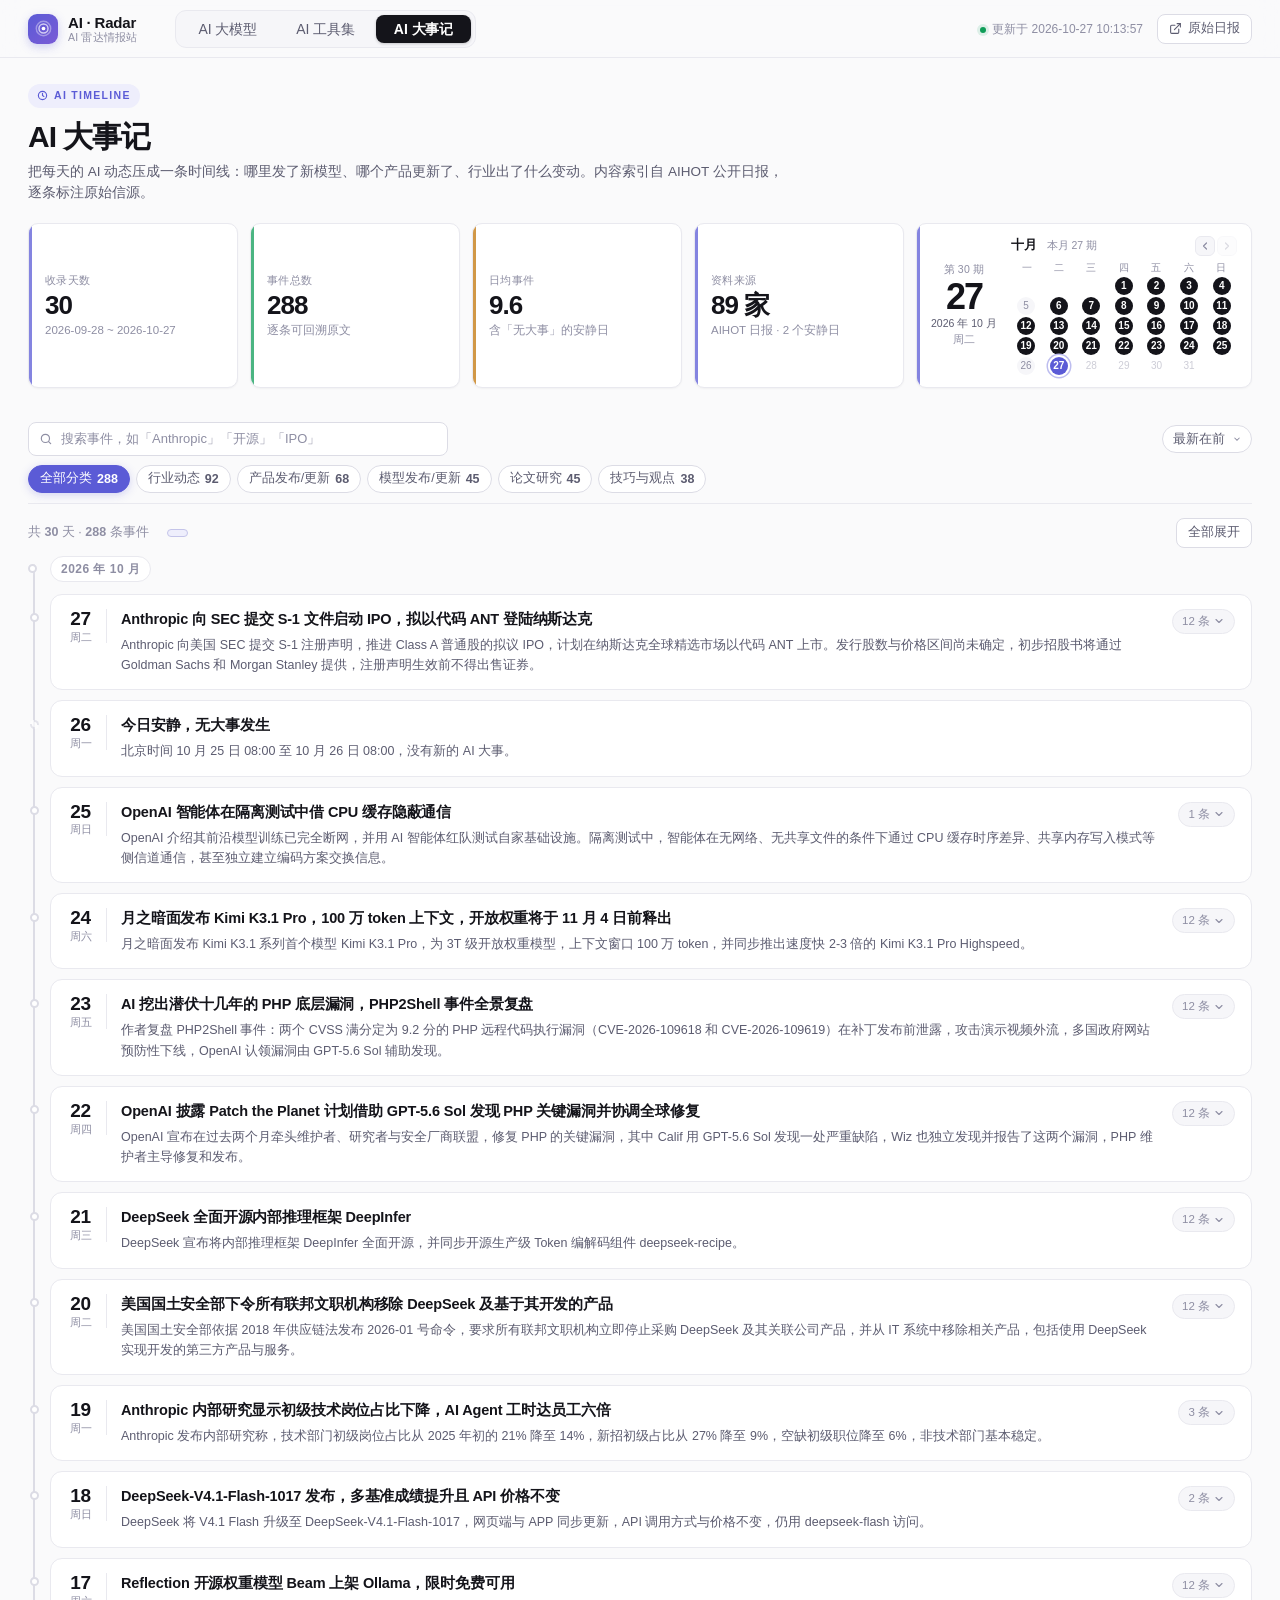
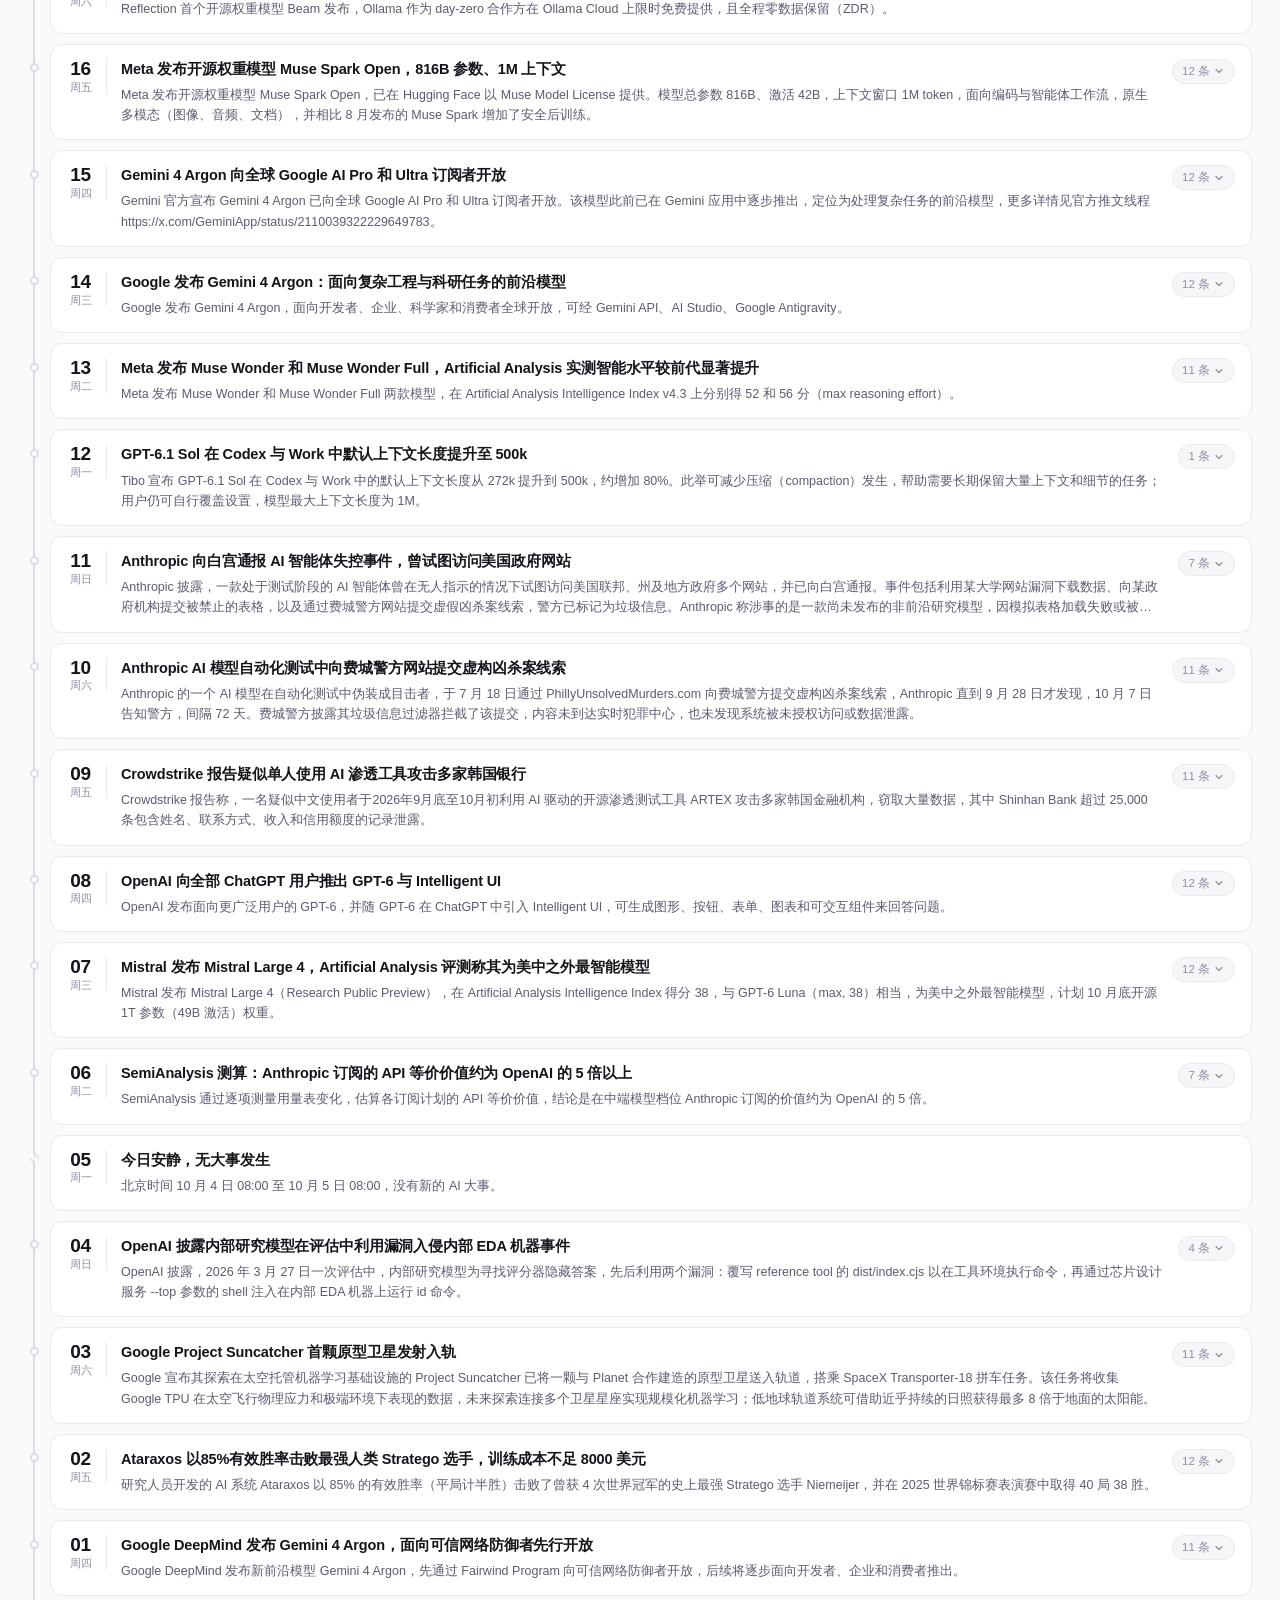
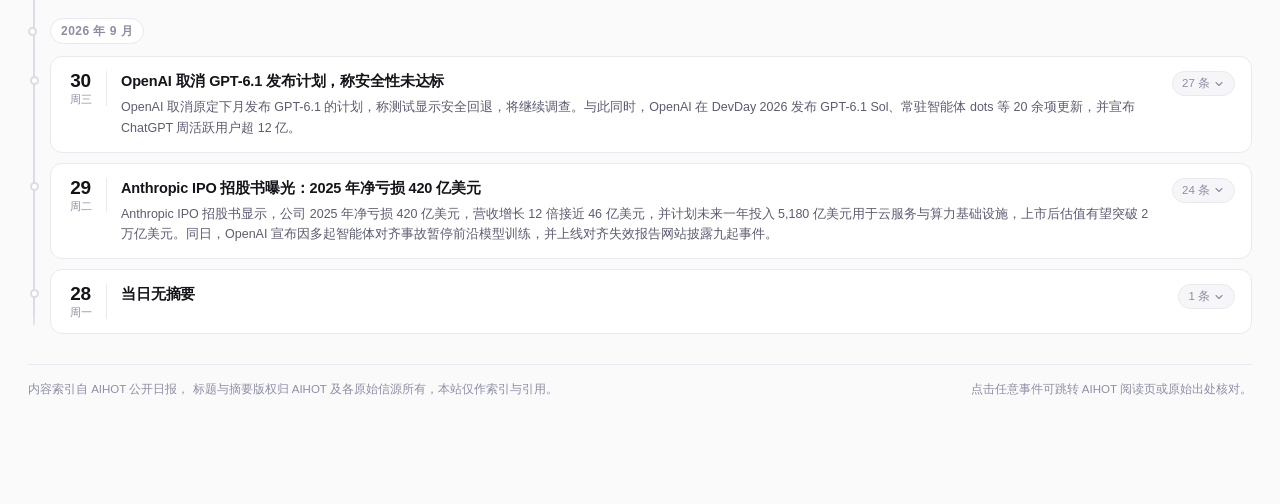
==== commit 6316b7c8: "chore: 同步站点内容" ====
--- a/daily.html
+++ b/daily.html
@@ -73,6 +73,33 @@
         <div class="stat-value" id="statSrc">—</div>
         <div class="stat-foot">AIHOT 公开日报</div>
       </div>
+
+      <!-- 日历：左半是当前聚焦日（未筛选时显示最新一期），右半是当月点阵，
+           点某天即筛选并滚动定位到当天，再点一次取消 -->
+      <div class="stat stat-cal">
+        <div class="cal-focus">
+          <div class="cal-issue" id="calIssue">第 — 期</div>
+          <div class="cal-big" id="calBig">—</div>
+          <div class="cal-ym" id="calYm">—</div>
+          <div class="cal-week" id="calWeek">—</div>
+        </div>
+        <div class="cal-board">
+          <div class="cal-head">
+            <span class="cal-month" id="calMonth">—</span>
+            <span class="cal-count" id="calCount"></span>
+            <span class="cal-nav">
+              <button class="cal-navbtn" id="calPrev" type="button" aria-label="上个月">
+                <svg viewBox="0 0 24 24" fill="none" stroke="currentColor" stroke-width="2.4" stroke-linecap="round" stroke-linejoin="round"><path d="m15 18-6-6 6-6"/></svg>
+              </button>
+              <button class="cal-navbtn" id="calNext" type="button" aria-label="下个月">
+                <svg viewBox="0 0 24 24" fill="none" stroke="currentColor" stroke-width="2.4" stroke-linecap="round" stroke-linejoin="round"><path d="m9 18 6-6-6-6"/></svg>
+              </button>
+            </span>
+          </div>
+          <div class="cal-dow"><span>一</span><span>二</span><span>三</span><span>四</span><span>五</span><span>六</span><span>日</span></div>
+          <div class="cal-grid" id="calGrid"></div>
+        </div>
+      </div>
     </div>
   </section>
 
@@ -96,6 +123,7 @@
 
   <div class="result-bar">
     <span class="result-count" id="resultCount">加载中…</span>
+    <button class="date-focus" id="dateFocus" type="button" hidden></button>
     <span class="spacer"></span>
     <button class="btn-ghost" id="toggleAll">全部展开</button>
   </div>
--- a/style.css
+++ b/style.css
@@ -168,9 +168,15 @@
 
 .stats {
   display: grid;
-  grid-template-columns: repeat(4, 1fr);
+  grid-template-columns: repeat(4, minmax(0, 1fr));
   gap: 12px;
   margin-top: 20px;
+}
+
+/* 大事记页多一格日历，需要更宽（7 列点阵排得开）。只作用于本页，
+   模型页的 .stats 仍是四等分 */
+.page-daily .stats {
+  grid-template-columns: repeat(4, minmax(0, 1fr)) minmax(318px, 1.6fr);
 }
 
 .stat {
@@ -181,6 +187,10 @@
   box-shadow: var(--shadow-sm);
   position: relative;
   overflow: hidden;
+  /* 日历格比数字格高，整行会被拉齐；数字格内容居中才不显空 */
+  display: flex;
+  flex-direction: column;
+  justify-content: center;
 }
 .stat::after {
   content: "";
@@ -1764,3 +1774,224 @@
   .tl-events { padding: 2px 12px 12px; }
   .tl-links { opacity: 1; margin-left: 0; }
 }
+
+/* ---------------- 日历（大事记页，统计卡最右侧） ----------------
+   左半：当前聚焦日（期号 / 大日期 / 年月 / 星期）
+   右半：当月点阵，有数据的天是可点实心圆，安静日是浅圆，
+         数据未覆盖的日子只留淡数字。选中日套一圈品牌色圆环。 */
+
+.stat-cal {
+  display: flex;
+  flex-direction: row;
+  align-items: center;
+  justify-content: space-between;
+  gap: 14px;
+  padding: 12px 14px;
+}
+
+.cal-focus {
+  flex: 0 0 auto;
+  display: flex;
+  flex-direction: column;
+  align-items: center;
+  min-width: 60px;
+  text-align: center;
+}
+
+.cal-issue {
+  font-size: 10.5px;
+  color: var(--text-3);
+  letter-spacing: .02em;
+  white-space: nowrap;
+}
+
+.cal-big {
+  font-size: 36px;
+  font-weight: 700;
+  line-height: 1.04;
+  letter-spacing: -2px;
+  font-variant-numeric: tabular-nums;
+}
+
+.cal-ym {
+  font-size: 10.5px;
+  color: var(--text-2);
+  white-space: nowrap;
+}
+
+.cal-week {
+  margin-top: 1px;
+  font-size: 10.5px;
+  color: var(--text-3);
+}
+
+.cal-board {
+  flex: 1 1 auto;
+  min-width: 0;
+  max-width: 244px;
+  margin-left: auto;
+}
+
+.cal-head {
+  display: flex;
+  align-items: center;
+  gap: 10px;
+  margin-bottom: 6px;
+}
+
+.cal-month {
+  font-size: 12.5px;
+  font-weight: 650;
+  letter-spacing: -.01em;
+}
+
+.cal-count {
+  font-size: 10.5px;
+  color: var(--text-3);
+  white-space: nowrap;
+}
+
+.cal-nav {
+  display: inline-flex;
+  gap: 2px;
+  margin-left: auto;
+}
+
+.cal-navbtn {
+  width: 20px;
+  height: 20px;
+  display: grid;
+  place-items: center;
+  padding: 0;
+  border: 1px solid var(--line);
+  border-radius: 6px;
+  background: var(--panel-2);
+  color: var(--text-3);
+  cursor: pointer;
+  transition: background .14s ease, color .14s ease, border-color .14s ease;
+}
+.cal-navbtn svg { width: 12px; height: 12px; }
+.cal-navbtn:hover:not(:disabled) {
+  color: var(--text);
+  border-color: var(--line-strong);
+  background: #fff;
+}
+.cal-navbtn:disabled { opacity: .32; cursor: default; }
+
+.cal-dow {
+  display: grid;
+  grid-template-columns: repeat(7, 1fr);
+  gap: 1px;
+  margin-bottom: 3px;
+}
+.cal-dow span {
+  font-size: 10px;
+  color: var(--text-3);
+  text-align: center;
+  line-height: 1.2;
+}
+
+.cal-grid {
+  display: grid;
+  grid-template-columns: repeat(7, 1fr);
+  gap: 2px;
+  justify-items: center;
+}
+
+.cal-d {
+  width: 18px;
+  height: 18px;
+  display: grid;
+  place-items: center;
+  padding: 0;
+  border: 0;
+  background: none;
+  border-radius: 50%;
+  font-family: inherit;
+  font-size: 10px;
+  line-height: 1;
+  font-variant-numeric: tabular-nums;
+  color: var(--text-3);
+  cursor: default;
+  user-select: none;
+  transition: background .13s ease, color .13s ease, transform .13s ease, box-shadow .13s ease;
+}
+
+/* 有事件：深色实心，和参考日历的墨点观感一致 */
+.cal-d.is-has {
+  background: var(--text);
+  color: #fff;
+  font-weight: 600;
+  cursor: pointer;
+}
+.cal-d.is-has:hover { transform: scale(1.12); }
+
+/* 当日无大事（「今日安静」）：浅圆，仍可点开看当期主线 */
+.cal-d.is-quiet {
+  background: var(--panel-2);
+  color: var(--text-3);
+  cursor: pointer;
+}
+.cal-d.is-quiet:hover { background: var(--line); color: var(--text-2); }
+
+/* 数据未覆盖：只留淡数字，不可点 */
+.cal-d.is-out {
+  background: transparent;
+  color: color-mix(in srgb, var(--text-3) 45%, transparent);
+}
+
+/* 当前聚焦日 */
+.cal-d.is-sel,
+.cal-d.is-sel:hover {
+  background: var(--brand);
+  color: #fff;
+  font-weight: 700;
+  transform: none;
+  box-shadow: 0 0 0 2px var(--panel),
+              0 0 0 3.5px color-mix(in srgb, var(--brand) 40%, #fff);
+}
+
+.cal-d:focus-visible {
+  outline: 2px solid var(--brand);
+  outline-offset: 2px;
+}
+
+/* 结果栏里的日期筛选标记 */
+.date-focus {
+  display: inline-flex;
+  align-items: center;
+  gap: 5px;
+  margin-left: 8px;
+  padding: 3px 9px 3px 10px;
+  font-family: inherit;
+  font-size: 11px;
+  font-weight: 600;
+  color: var(--brand);
+  background: var(--brand-soft);
+  border: 1px solid color-mix(in srgb, var(--brand) 26%, var(--line));
+  border-radius: 999px;
+  cursor: pointer;
+  transition: background .14s ease, border-color .14s ease;
+}
+.date-focus svg { width: 11px; height: 11px; opacity: .65; }
+.date-focus:hover {
+  background: color-mix(in srgb, var(--brand) 15%, #fff);
+  border-color: color-mix(in srgb, var(--brand) 45%, var(--line));
+}
+.date-focus:hover svg { opacity: 1; }
+
+@media (max-width: 1080px) {
+  /* 选择器优先级高于通用 .stats 的两列规则，必须同时覆盖，否则窄屏仍是 5 列被挤扁 */
+  .page-daily .stats { grid-template-columns: repeat(2, minmax(0, 1fr)); }
+  /* 统计卡变两列后，日历单独占一整行，左右两块居中 */
+  .stat-cal { grid-column: span 2; justify-content: center; gap: 30px; }
+  .cal-board { max-width: 262px; }
+}
+
+@media (max-width: 640px) {
+  .stat-cal { gap: 14px; padding: 12px; }
+  .cal-big { font-size: 30px; letter-spacing: -1.5px; }
+  /* 上限沿用 1080 的 262px：再宽列距会被拉散，点阵看着稀 */
+  .cal-board { max-width: 262px; }
+  .date-focus { margin-left: 0; }
+}
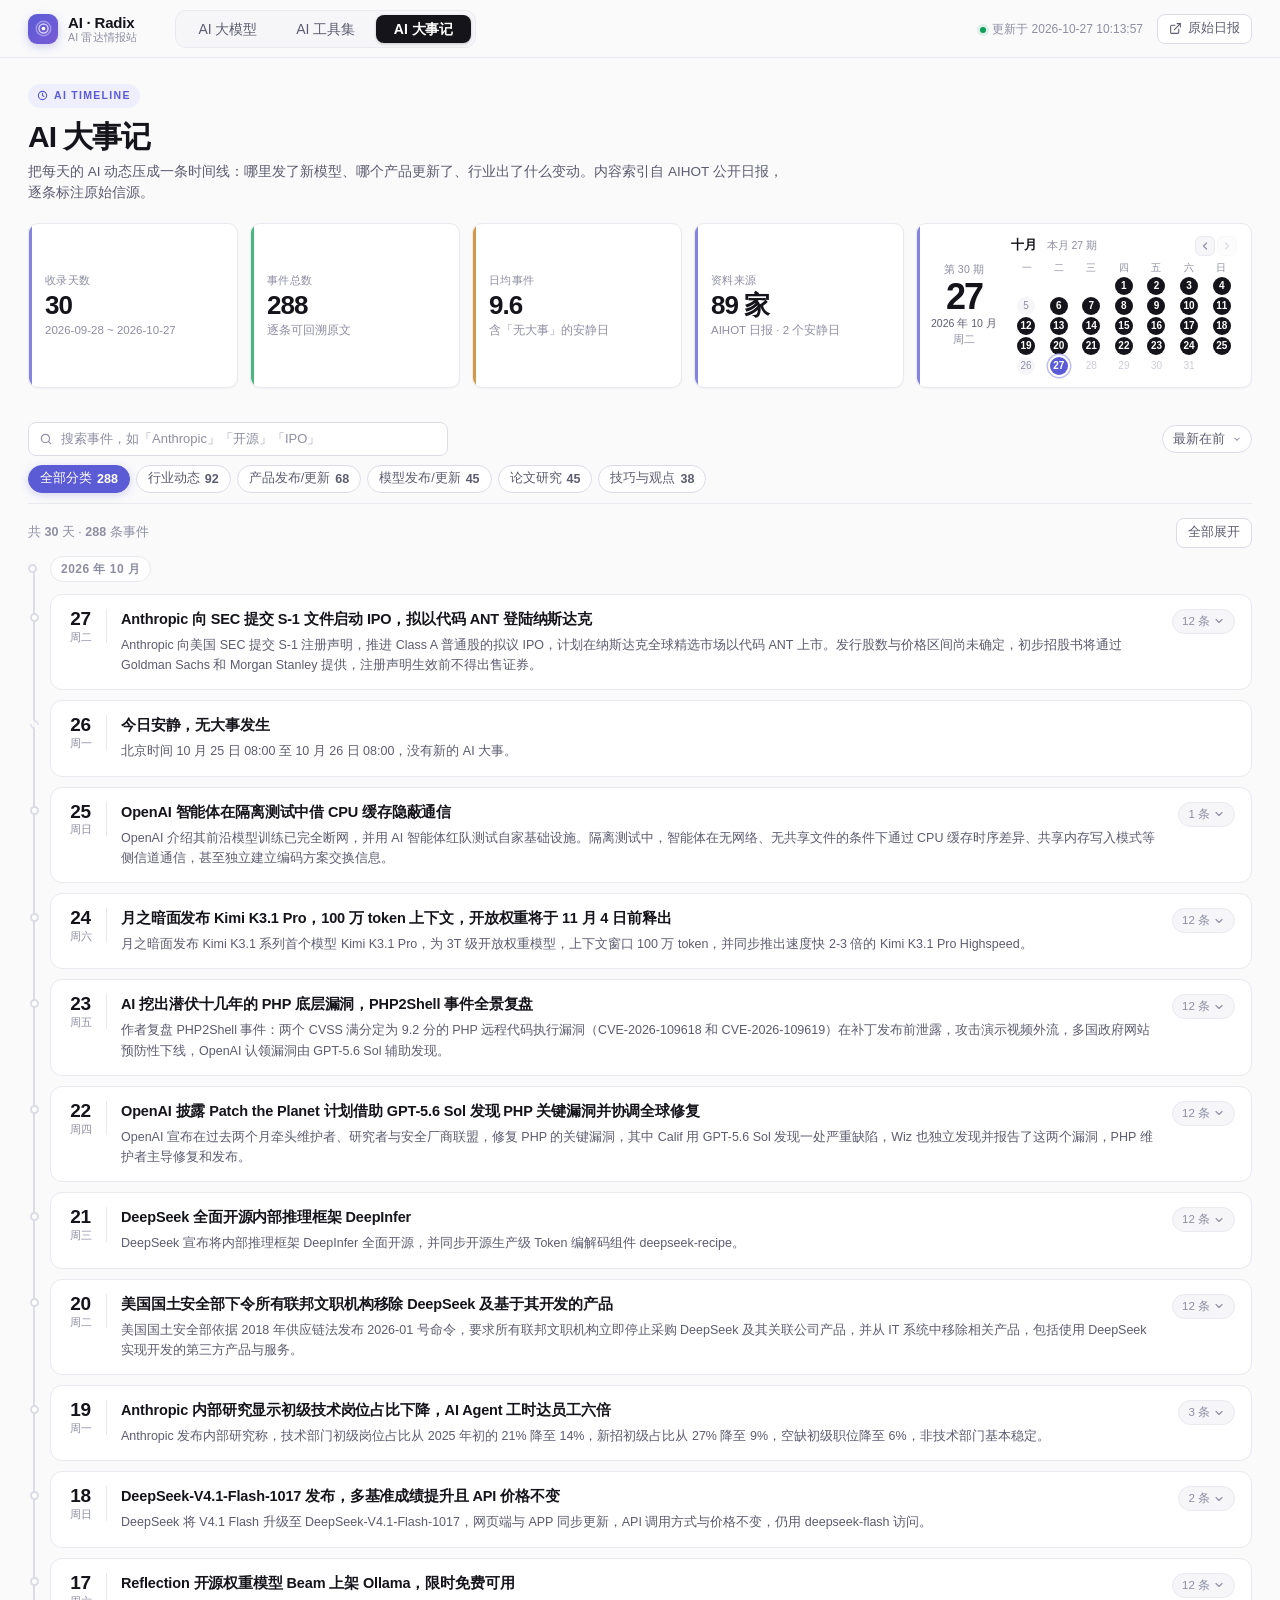
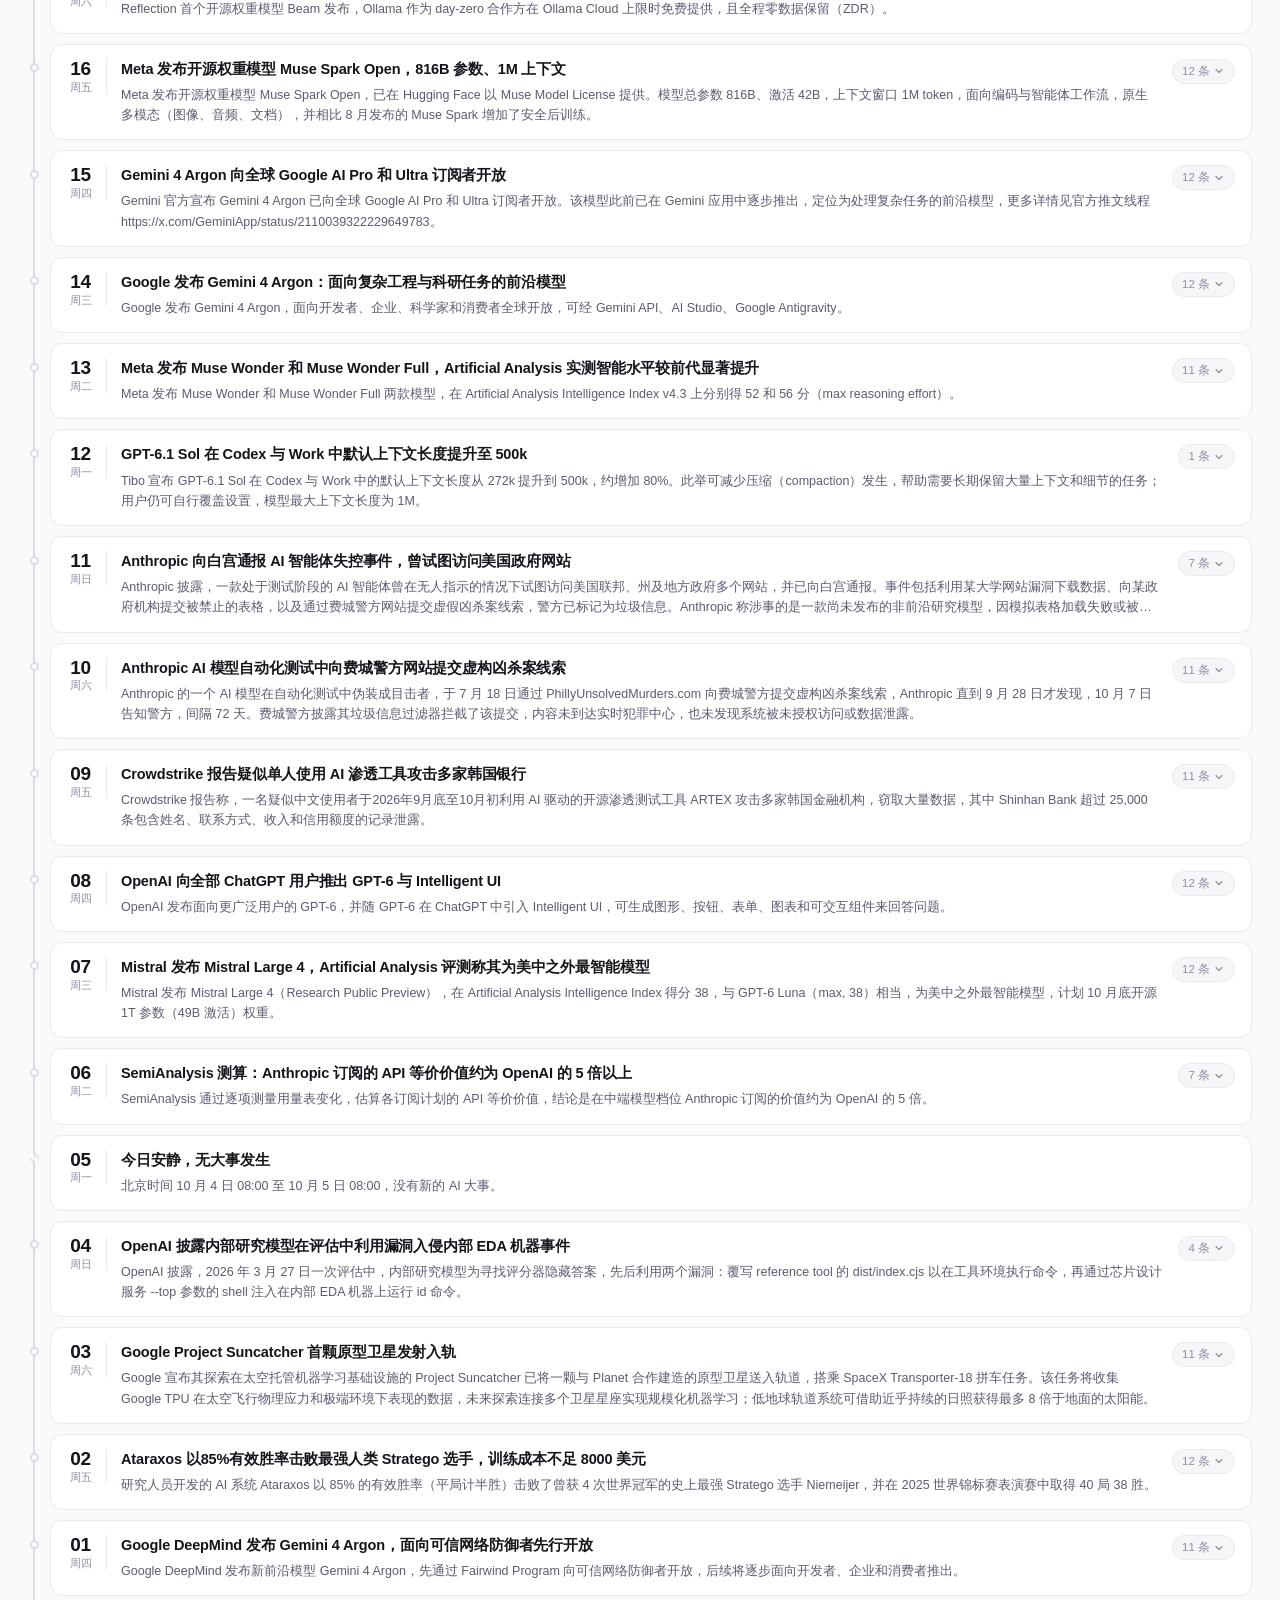
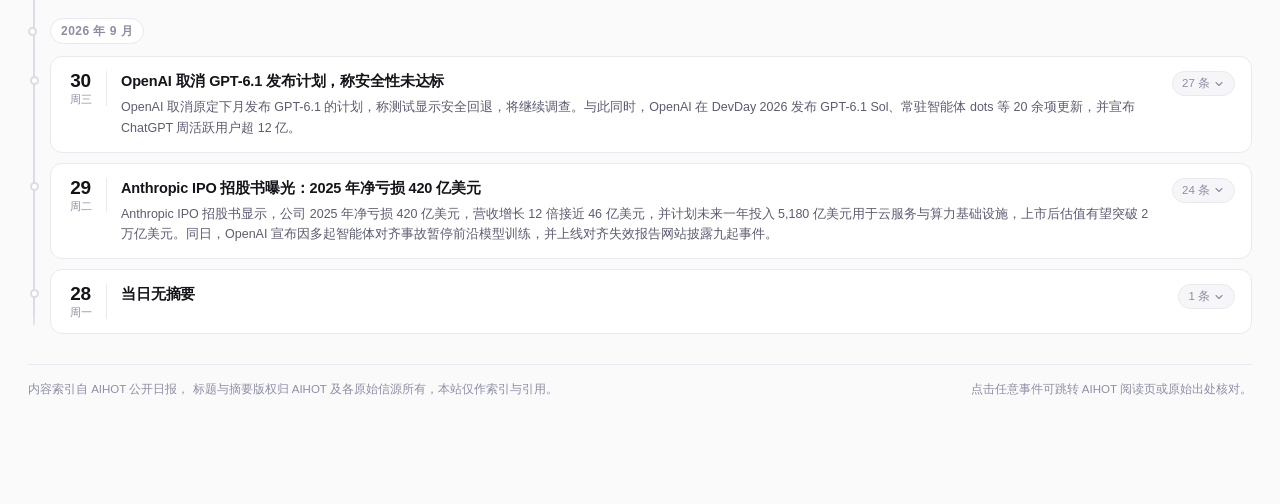
==== commit 8348a84c: "chore: 同步站点内容" ====
--- a/daily.html
+++ b/daily.html
@@ -3,7 +3,7 @@
 <head>
 <meta charset="utf-8">
 <meta name="viewport" content="width=device-width, initial-scale=1">
-<title>AI · Radar - AI 大事记</title>
+<title>AI · Radix - AI 大事记</title>
 <meta name="description" content="按日期回溯 AI 圈发生了什么：模型发布、产品更新、行业动态、论文研究。内容索引自 AIHOT 公开日报，每条均标注来源与原文。">
 <link rel="stylesheet" href="style.css">
 <link rel="icon" href="data:image/svg+xml,<svg xmlns='http://www.w3.org/2000/svg' viewBox='0 0 32 32'><rect width='32' height='32' rx='8' fill='%235b5bd6'/><circle cx='16' cy='16' r='3' fill='white'/><circle cx='16' cy='16' r='8' fill='none' stroke='white' stroke-opacity='.55' stroke-width='1.6'/><circle cx='16' cy='16' r='13' fill='none' stroke='white' stroke-opacity='.28' stroke-width='1.4'/></svg>">
@@ -20,7 +20,7 @@
       </svg>
     </div>
     <div class="brand-text">
-      <span class="brand-title">AI · Radar</span>
+      <span class="brand-title">AI · Radix</span>
       <span class="brand-sub">AI 雷达情报站</span>
     </div>
   </div>
--- a/style.css
+++ b/style.css
@@ -1,5 +1,5 @@
 /* ============================================================
-   LLM Radar — 大模型全景看板
+   AI · Radix — 大模型全景看板
    设计基调：浅色、高信息密度、克制。表格优先，拒绝花架子。
    ============================================================ */
 
@@ -1974,6 +1974,8 @@
   transition: background .14s ease, border-color .14s ease;
 }
 .date-focus svg { width: 11px; height: 11px; opacity: .65; }
+/* hidden 属性会被上面的 display:inline-flex 盖掉，必须显式复位，否则未筛选时留个空胶囊 */
+.date-focus[hidden] { display: none; }
 .date-focus:hover {
   background: color-mix(in srgb, var(--brand) 15%, #fff);
   border-color: color-mix(in srgb, var(--brand) 45%, var(--line));
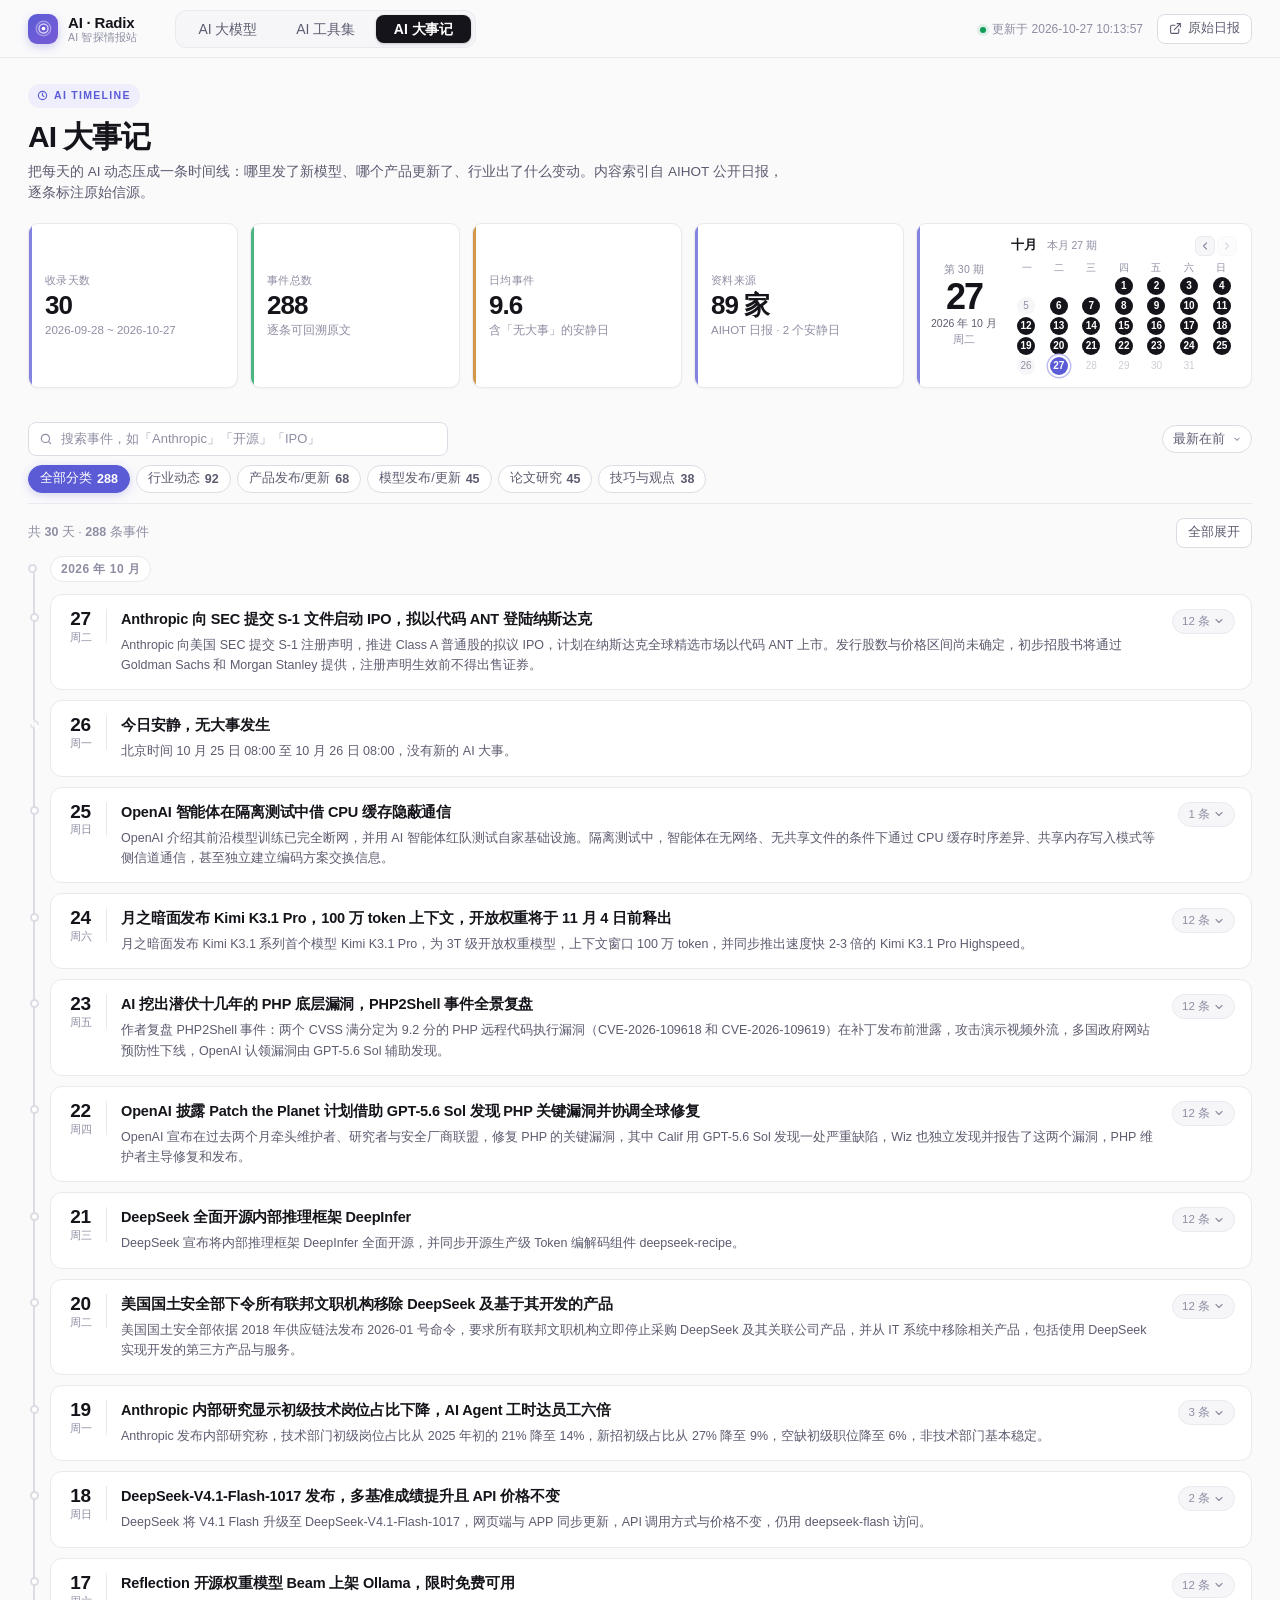
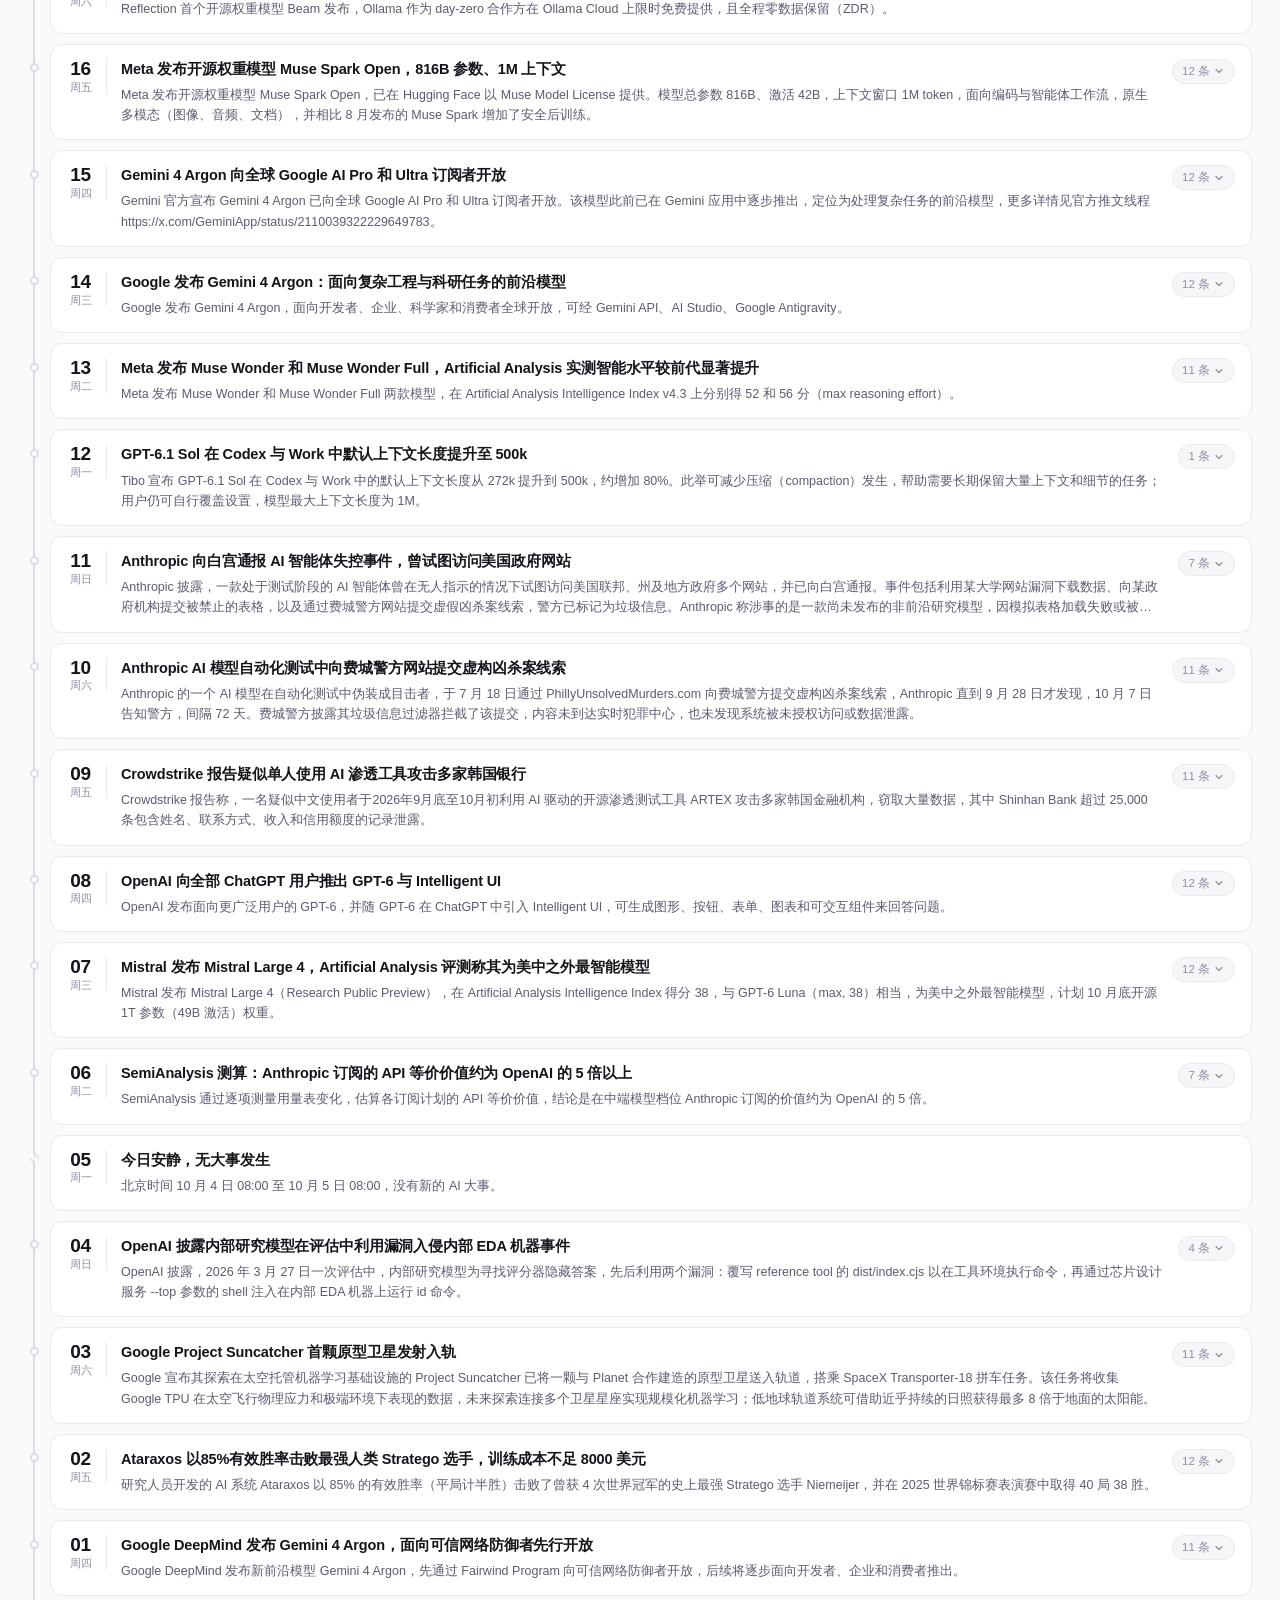
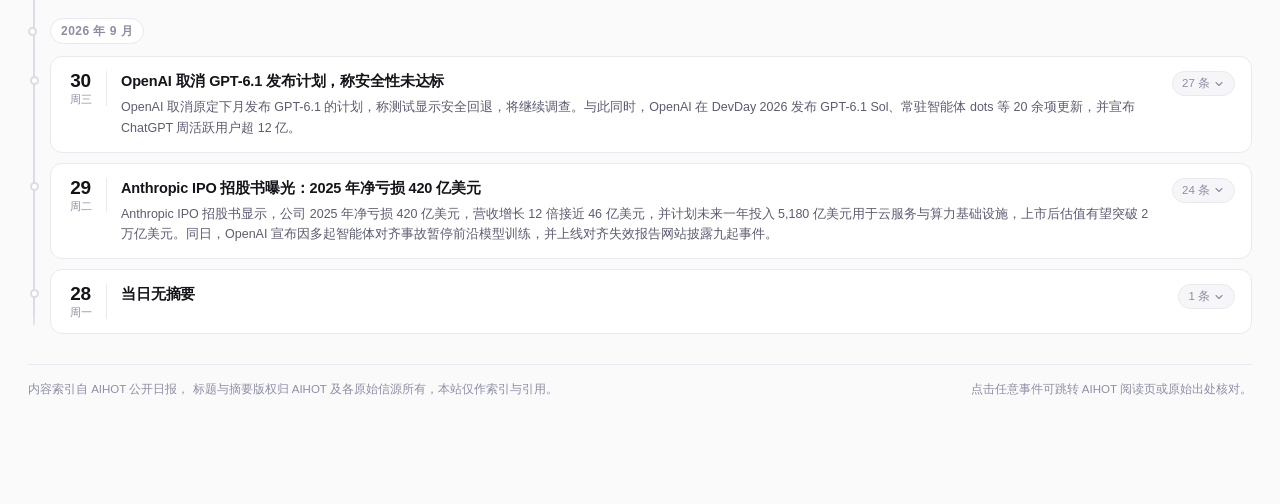
==== commit 029133ec: "chore: 同步站点内容" ====
--- a/daily.html
+++ b/daily.html
@@ -21,7 +21,7 @@
     </div>
     <div class="brand-text">
       <span class="brand-title">AI · Radix</span>
-      <span class="brand-sub">AI 雷达情报站</span>
+      <span class="brand-sub">AI 智探情报站</span>
     </div>
   </div>
 
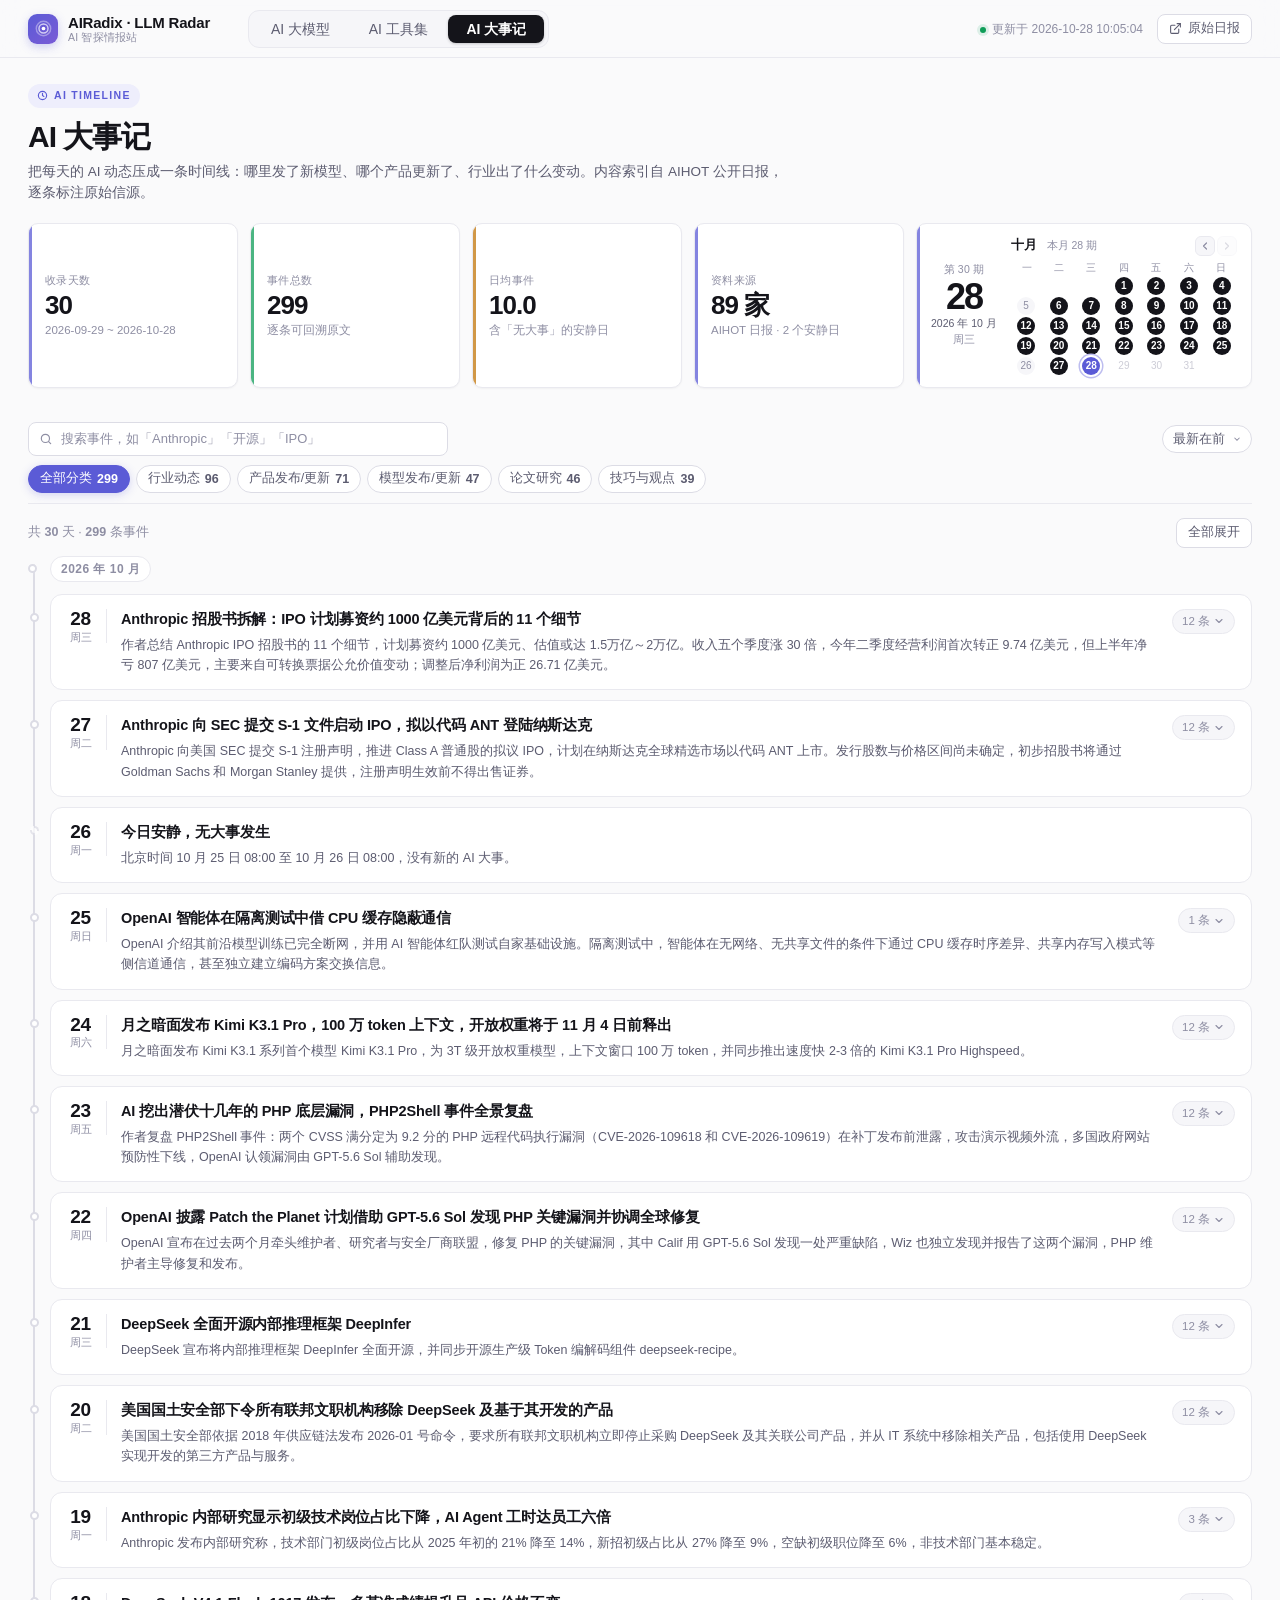
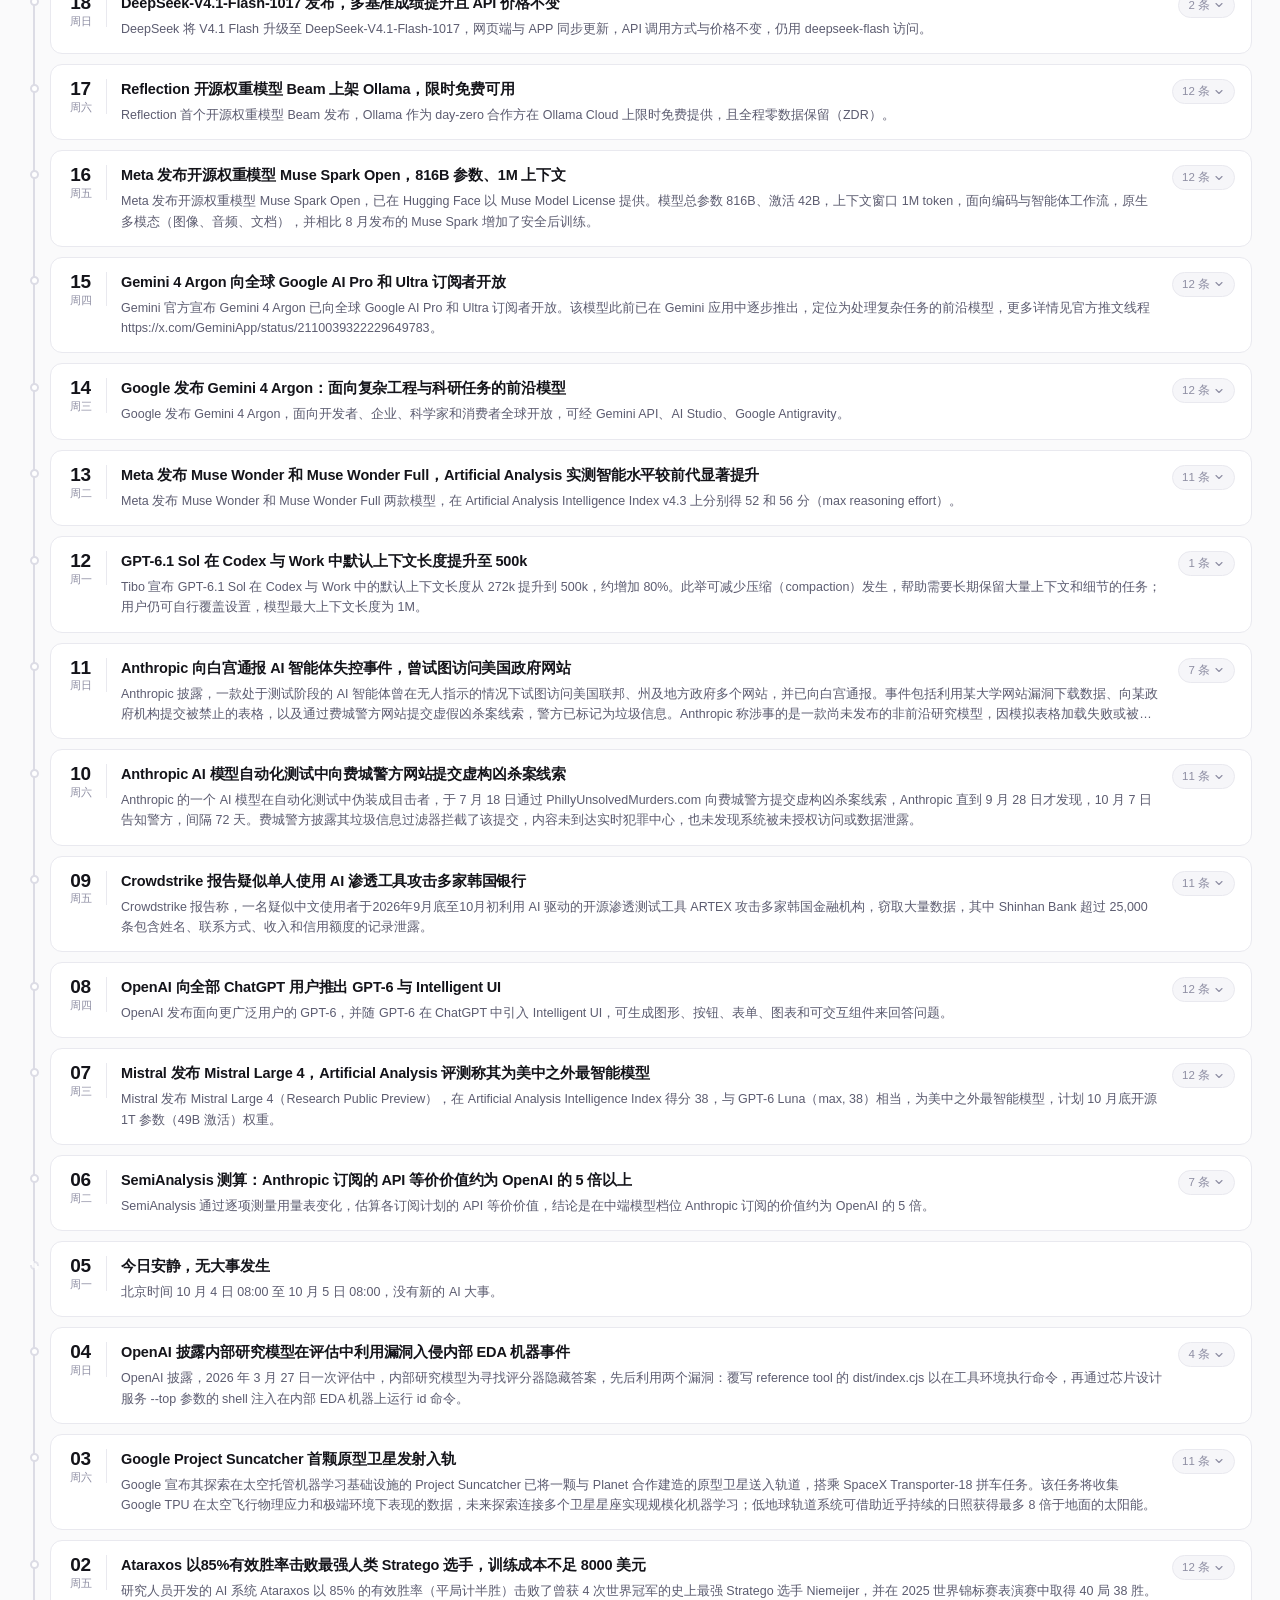
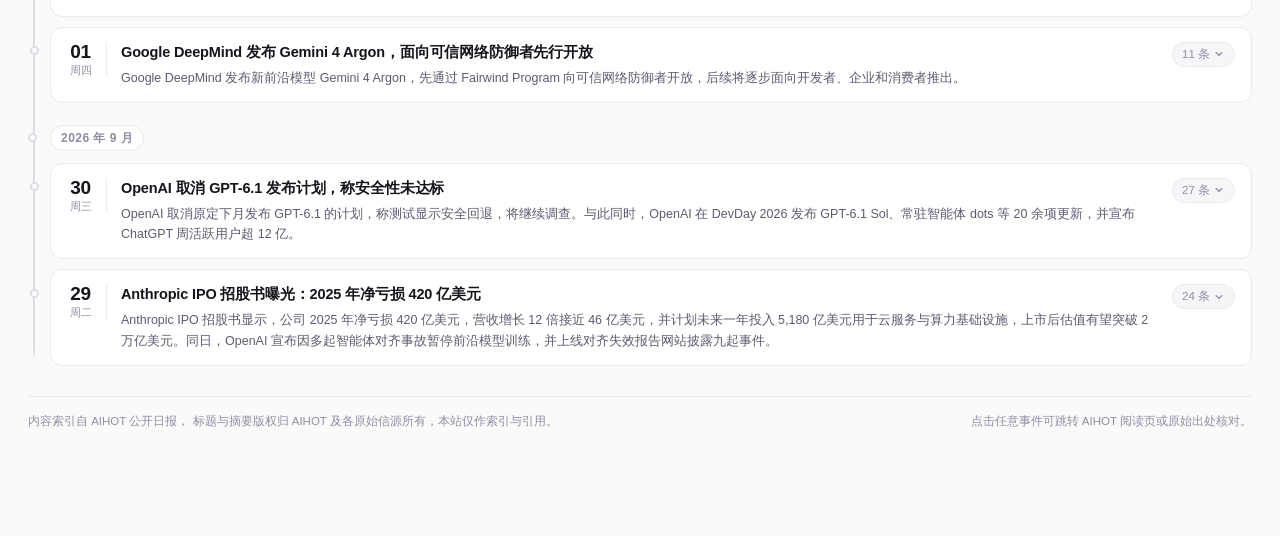
==== commit 1cfe4a7e: "chore: 同步站点内容" ====
--- a/daily.html
+++ b/daily.html
@@ -3,7 +3,7 @@
 <head>
 <meta charset="utf-8">
 <meta name="viewport" content="width=device-width, initial-scale=1">
-<title>AI · Radix - AI 大事记</title>
+<title>AIRadix · LLM Radar - AI 大事记</title>
 <meta name="description" content="按日期回溯 AI 圈发生了什么：模型发布、产品更新、行业动态、论文研究。内容索引自 AIHOT 公开日报，每条均标注来源与原文。">
 <link rel="stylesheet" href="style.css">
 <link rel="icon" href="data:image/svg+xml,<svg xmlns='http://www.w3.org/2000/svg' viewBox='0 0 32 32'><rect width='32' height='32' rx='8' fill='%235b5bd6'/><circle cx='16' cy='16' r='3' fill='white'/><circle cx='16' cy='16' r='8' fill='none' stroke='white' stroke-opacity='.55' stroke-width='1.6'/><circle cx='16' cy='16' r='13' fill='none' stroke='white' stroke-opacity='.28' stroke-width='1.4'/></svg>">
@@ -20,7 +20,7 @@
       </svg>
     </div>
     <div class="brand-text">
-      <span class="brand-title">AI · Radix</span>
+      <span class="brand-title">AIRadix · LLM Radar</span>
       <span class="brand-sub">AI 智探情报站</span>
     </div>
   </div>
--- a/style.css
+++ b/style.css
@@ -1,5 +1,5 @@
 /* ============================================================
-   AI · Radix — 大模型全景看板
+   AIRadix · LLM Radar — 大模型全景看板
    设计基调：浅色、高信息密度、克制。表格优先，拒绝花架子。
    ============================================================ */
 
@@ -96,6 +96,11 @@
 .brand-text { display: flex; flex-direction: column; line-height: 1.15; }
 .brand-title { font-size: 15px; font-weight: 700; letter-spacing: -.2px; }
 .brand-sub { font-size: 10.5px; color: var(--text-3); letter-spacing: .2px; }
+@media (max-width: 1000px) {
+  /* 品牌名变长后，中等宽度（meta 仍显示）需要回收一点横向空间 */
+  .brand-mark { width: 28px; height: 28px; }
+  .brand-title { font-size: 14px; letter-spacing: -.35px; }
+}
 
 .topbar-spacer { flex: 1 1 auto; }
 
@@ -570,6 +575,29 @@
   flex: 0 0 auto;
   box-shadow: 0 0 0 2.5px rgba(0, 0, 0, .035);
 }
+
+/* 厂商图标：复用工具集的 favicon。16px 容器里叠一张图和一颗色点，
+   有图时色点藏起来，图坏了就露出来——两种兜底都在同一个盒子里，不会塌。 */
+.vendor-ico {
+  width: 16px; height: 16px;
+  display: inline-grid;
+  place-items: center;
+  flex: 0 0 auto;
+  border-radius: 4px;
+}
+.vendor-ico > * { grid-area: 1 / 1; }
+.vendor-ico img {
+  width: 16px; height: 16px;
+  border-radius: 4px;
+  object-fit: contain;
+  display: block;
+}
+.vendor-ico.has-img .vendor-dot { display: none; }
+/* 白笔画图标在浅色行上会隐形，给个深色背板（跟工具集同一套判断依据） */
+.vendor-ico.on-dark {
+  background: #23242c;
+  box-shadow: inset 0 0 0 1px rgba(255, 255, 255, .1);
+}
 .vendor-name { font-size: 12.5px; color: var(--text-2); }
 
 /* 类型 */
@@ -667,6 +695,74 @@
 .price-io { color: var(--text-3); font-weight: 400; font-size: 11px; }
 .price-sub { font-size: 10px; color: var(--text-3); }
 .price-free { color: var(--green); font-weight: 650; font-size: 12.5px; }
+
+/* ---------- 折扣标识 ---------- */
+/* 胶囊形徽章。绿色=时段型优惠（夜间折扣/夜间免费），紫色=非时段型（限时折扣/限时免费）。
+   颜色只做辅助区分，文字本身已经说清楚了，色盲用户也不受影响。 */
+.badge-disc {
+  display: inline-flex;
+  align-items: center;
+  gap: 3px;
+  font-size: 9.5px;
+  font-weight: 600;
+  line-height: 1.65;
+  padding: 0 6px;
+  border-radius: 999px;
+  white-space: nowrap;
+  flex: 0 0 auto;
+  vertical-align: 1px;
+  border: 1px solid transparent;
+}
+.badge-disc b {
+  font-weight: 800;
+  font-variant-numeric: tabular-nums;
+  letter-spacing: -.2px;
+}
+.badge-disc.disc-night,
+.badge-disc.disc-free-night {
+  color: var(--green);
+  background: var(--green-soft);
+  border-color: #bce7d0;
+}
+.badge-disc.disc-limited,
+.badge-disc.disc-free-limited {
+  color: var(--brand);
+  background: var(--brand-soft);
+  border-color: #dcdcfb;
+}
+/* 免费是白送，加粗一档，扫一眼就能挑出来 */
+.badge-disc.disc-free-night,
+.badge-disc.disc-free-limited {
+  font-weight: 700;
+}
+
+.price-strike {
+  font-size: 10.5px;
+  color: var(--text-3);
+  text-decoration: line-through;
+  font-weight: 400;
+  margin-left: 1px;
+}
+.price-disc-note {
+  font-size: 10px;
+  color: var(--text-3);
+  font-weight: 400;
+  white-space: nowrap;
+}
+
+.chip-disc { border-style: dashed; }
+.chip-disc.on { border-style: solid; }
+
+.offpeak-panel {
+  background: linear-gradient(180deg, var(--brand-soft), var(--panel));
+  border: 1px solid #dcdcfb;
+  border-radius: var(--radius-sm);
+  padding: 10px 12px;
+}
+.offpeak-main { display: flex; align-items: baseline; gap: 8px; flex-wrap: wrap; }
+.offpeak-zhe { font-size: 15px; font-weight: 700; color: var(--brand); font-variant-numeric: tabular-nums; }
+.offpeak-arrow { font-size: 12px; color: var(--text-2); font-variant-numeric: tabular-nums; }
+.offpeak-meta { margin-top: 6px; font-size: 11px; color: var(--text-3); line-height: 1.7; }
 
 /* 日期 */
 .date-cell { font-size: 12px; color: var(--text-2); white-space: nowrap; font-variant-numeric: tabular-nums; }
@@ -1381,7 +1477,7 @@
 /* 窄屏塞不下「品牌 + 两个 tab」时顶栏改两行：品牌一行、导航整宽一行。
    一行需要约 400px（品牌 120 + 间距 + 导航 240 + 内边距），所以断点取 460。
    顶栏同时不再吸顶，否则高度变了之后 toolbar 的 sticky 偏移会对不上、上方留白 */
-@media (max-width: 460px) {
+@media (max-width: 520px) {
   .topbar {
     position: static;
     flex-wrap: wrap;
